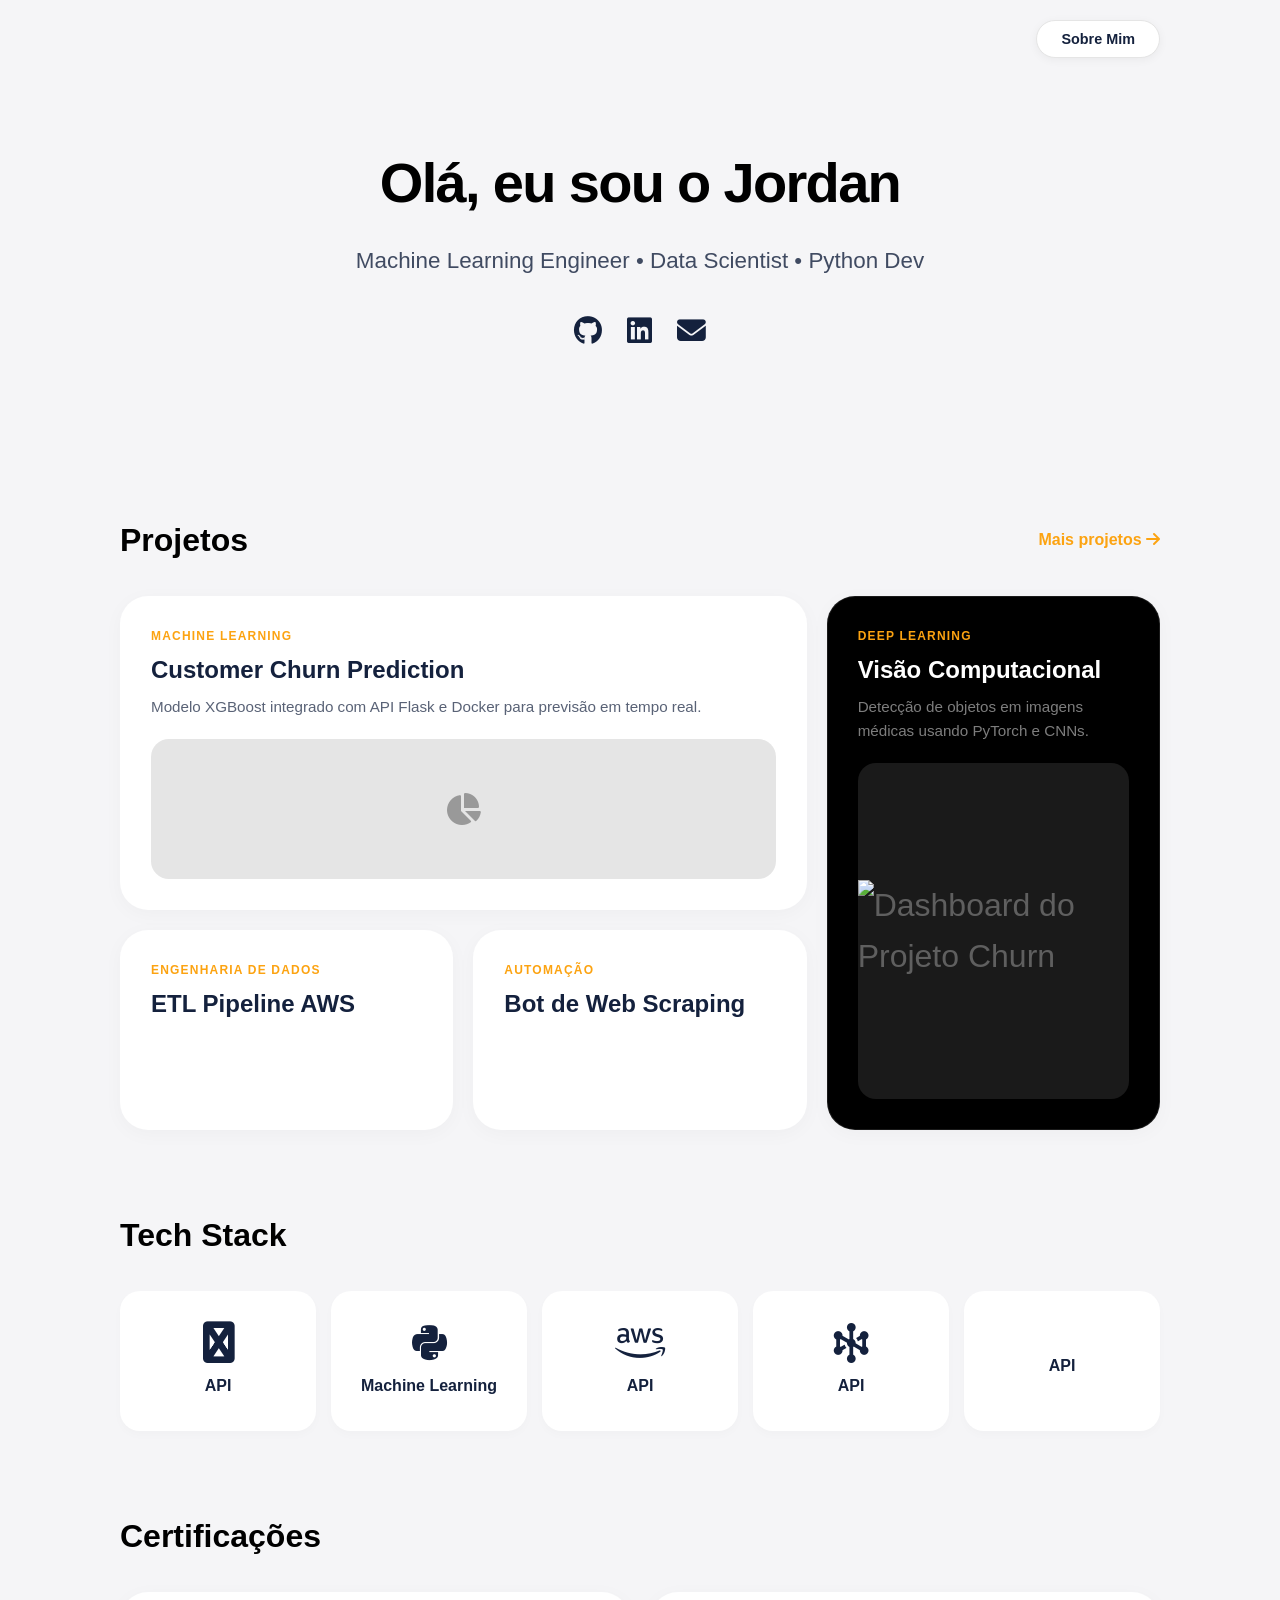
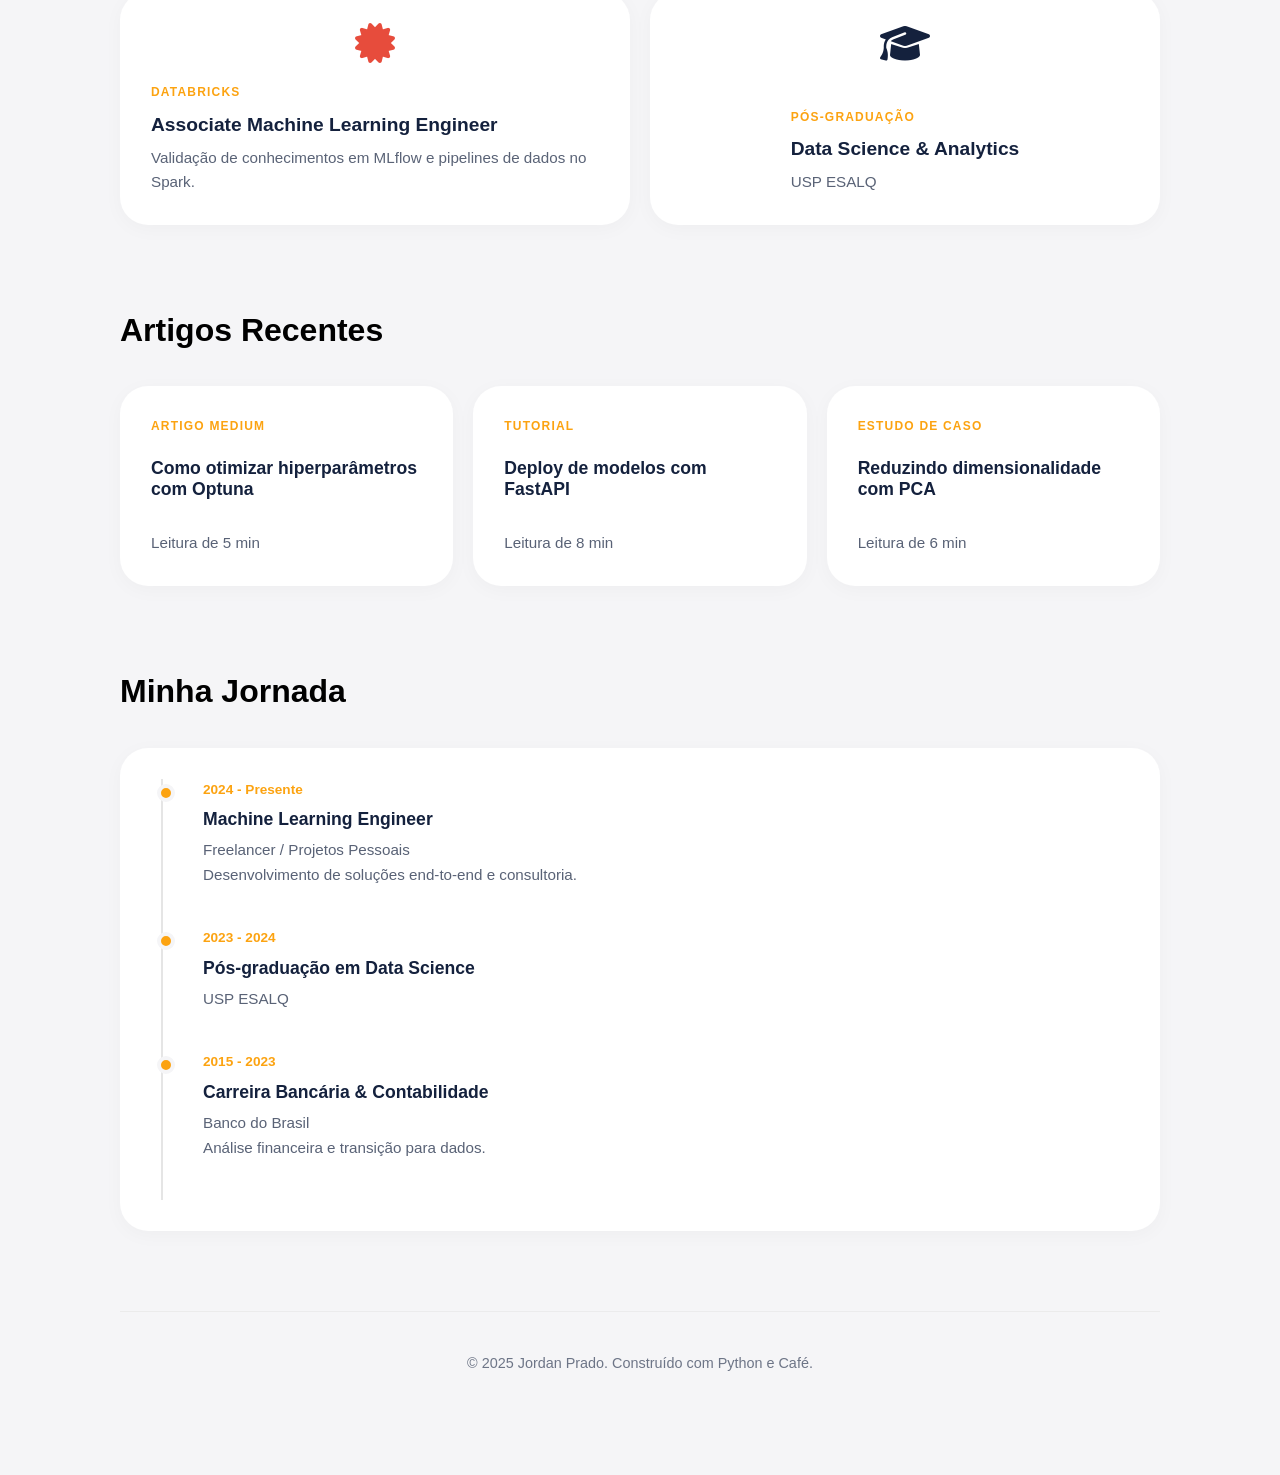
==== index.html @ c9992f79 "Update image source and icon classes in index.html" ====
<!DOCTYPE html>
<html lang="pt-BR">
<head>
    <meta charset="UTF-8">
    <meta name="viewport" content="width=device-width, initial-scale=1.0">
    <title>Jordan | Portfólio | Machine Learning Engineer</title>
    <!-- <link rel="icon" href="https://github.com/ojotabe.png" type="image/png"> -->
    <link rel="icon" href="https://github.githubassets.com/favicons/favicon.png" type="image/png">
    <link rel="stylesheet" href="style.css">
    <link rel="stylesheet" href="https://cdnjs.cloudflare.com/ajax/libs/font-awesome/6.4.0/css/all.min.css">
</head>
<body>

    <div class="container">
        <nav class="nav-top">
            <button class="btn-about" onclick="toggleModal()">Sobre Mim</button>
        </nav>

        <header class="hero">
            <h1>Olá, eu sou o Jordan </h1>
            <p>Machine Learning Engineer • Data Scientist • Python Dev</p>
            
            <div class="social-links">
                <a href="https://github.com/ojotabe" target="_blank"><i class="fab fa-github"></i></a>
                <a href="https://www.linkedin.com/in/jordanbprado/" target="_blank"><i class="fab fa-linkedin"></i></a>
                <!-- <a href="#" target="_blank"><i class="fab fa-medium"></i></a> -->
                <a href="mailto:jordanprad@gmail.com"><i class="fas fa-envelope"></i></a>
            </div>
        </header>

        <div class="section-title">
            Projetos
            <a href="https://github.com/ojotabe?tab=repositories" target="_blank" class="link-ver-mais"> Mais projetos <i class="fas fa-arrow-right"></i></a>
        </div>
        
        <div class="bento-grid">
            <a href="#" class="card span-2">
                <div>
                    <div class="card-category">Machine Learning</div>
                    <div class="card-title">Customer Churn Prediction</div>
                    <div class="card-desc">Modelo XGBoost integrado com API Flask e Docker para previsão em tempo real.</div>
                </div>
                <div class="project-visual"><i class="fas fa-chart-pie"></i></div>
            </a>

            <a href="#" class="card row-2 card-dark">
                <div>
                    <div class="card-category">Deep Learning</div>
                    <div class="card-title">Visão Computacional</div>
                    <div class="card-desc">Detecção de objetos em imagens médicas usando PyTorch e CNNs.</div>
                </div>
                <div class="project-visual" style="height: 100%;">
                    <img src="projeto-churn.jpg" alt="Dashboard do Projeto Churn">
                    <!-- <i class="fas fa-eye"></i></div> -->
                </div>
            </a>

            <a href="#" class="card">
                <div>
                    <div class="card-category">Engenharia de Dados</div>
                    <div class="card-title">ETL Pipeline AWS</div>
                </div>
            </a>

            <a href="#" class="card">
                <div>
                    <div class="card-category">Automação</div>
                    <div class="card-title">Bot de Web Scraping</div>
                </div>
            </a>
        </div>

        <div class="section-title">Tech Stack</div>
            <div class="stack-grid">
                <a href="pagina-projetos-api.html" class="stack-card">
                    <div class="stack-content">
                        <i class="fab fa-solid fa-code stack-icon"></i>
                        <span class="stack-label"> API </span>
                    </div>
                    <span class="stack-hover-text">Ver projetos</span>
                </a>
                
                 <a href="pagina-projetos-ml.html" class="stack-card">
                     <div class="stack-content"> 
                       <i class="fab fa-brands fa-python stack-icon""></i>
                        <span class="stack-label"> Machine Learning </span>
                    </div>
                    <span class="stack-hover-text">Ver projetos</span>

                     
                <a href="pagina-projetos-aws.html" class="stack-card">
                    <div class="stack-content">
                        <i class="fab fa-brands fa-aws stack-icon"></i>
                        <span class="stack-label"> API </span>
                    </div>
                    <span class="stack-hover-text">Ver projetos</span>
                </a>
                     
                   <a href="pagina-projetos-genai.html" class="stack-card">
                    <div class="stack-content">
                       <i class="fa-solid fa-hexagon-nodes stack-icon"></i>
                        <span class="stack-label"> API </span>
                    </div>
                    <span class="stack-hover-text">Ver projetos</span>
                </a>

                     
              <a href="pagina-projetos-dl.html" class="stack-card">
                    <div class="stack-content">
                        <i class="fa-sharp-duotone fa-thin fa-hexagon-nodes"></i>
                        <span class="stack-label"> API </span>
                    </div>
                    <span class="stack-hover-text">Ver projetos</span>
                </a>
                     
            </div>

        <div class="section-title">Certificações</div>
        <div class="bento-grid" style="grid-template-columns: 1fr 1fr;">
            <div class="card cert-card">
                <i class="fas fa-certificate cert-icon"></i>
                <div>
                    <div class="card-category">Databricks</div>
                    <div class="card-title" style="font-size: 1.2rem;">Associate Machine Learning Engineer</div>
                    <div class="card-desc">Validação de conhecimentos em MLflow e pipelines de dados no Spark.</div>
                </div>
            </div>
            <div class="card cert-card">
                <i class="fas fa-graduation-cap cert-icon" style="color: var(--text-main);"></i>
                <div>
                    <div class="card-category">Pós-Graduação</div>
                    <div class="card-title" style="font-size: 1.2rem;">Data Science & Analytics</div>
                    <div class="card-desc">USP ESALQ</div>
                </div>
            </div>
        </div>

        <div class="section-title">Artigos Recentes</div>
        <div class="bento-grid">
            <a href="#" class="card">
                <div class="card-category">Artigo Medium</div>
                <div class="card-title" style="font-size: 1.1rem;">Como otimizar hiperparâmetros com Optuna</div>
                <div class="card-desc" style="margin-top: 10px;">Leitura de 5 min</div>
            </a>
            <a href="#" class="card">
                <div class="card-category">Tutorial</div>
                <div class="card-title" style="font-size: 1.1rem;">Deploy de modelos com FastAPI</div>
                <div class="card-desc" style="margin-top: 10px;">Leitura de 8 min</div>
            </a>
            <a href="#" class="card">
                <div class="card-category">Estudo de Caso</div>
                <div class="card-title" style="font-size: 1.1rem;">Reduzindo dimensionalidade com PCA</div>
                <div class="card-desc" style="margin-top: 10px;">Leitura de 6 min</div>
            </a>
        </div>

        <div class="section-title">Minha Jornada</div>
        <div class="card">
            <div class="timeline">
                <div class="timeline-item">
                    <div class="timeline-date">2024 - Presente</div>
                    <div class="timeline-role">Machine Learning Engineer</div>
                    <div class="timeline-company">Freelancer / Projetos Pessoais</div>
                    <p class="card-desc">Desenvolvimento de soluções end-to-end e consultoria.</p>
                </div>
                <div class="timeline-item">
                    <div class="timeline-date">2023 - 2024</div>
                    <div class="timeline-role">Pós-graduação em Data Science</div>
                    <div class="timeline-company">USP ESALQ</div>
                </div>
                <div class="timeline-item">
                    <div class="timeline-date">2015 - 2023</div>
                    <div class="timeline-role">Carreira Bancária & Contabilidade</div>
                    <div class="timeline-company">Banco do Brasil</div>
                    <p class="card-desc">Análise financeira e transição para dados.</p>
                </div>
            </div>
        </div>

        <footer>
            <p>&copy; 2025 Jordan Prado. Construído com Python e Café.</p>
        </footer>

    </div> <div class="modal-overlay" id="aboutModal">
        <div class="modal-content">
            <span class="close-modal" onclick="toggleModal()">&times;</span>
            <h2 style="margin-bottom: 15px;">Sobre Mim</h2>
            <p style="margin-bottom: 15px; color: #555;">
                Profissional em transição de carreira para Engenharia de Software e Machine Learning,
aliando forte background analítico e de negócios com desenvolvimento técnico. Experiência
prática na automatização de processos críticos utilizando Python e SQL, resultando em
otimização de tempo e integridade de dados. Pós-graduando em Machine Learning
Engineering, com foco em desenvolvimento de APIs (FastAPI/Flask), modelagem
estatística. Busco atuar desenvolvendo soluções escaláveis.

            </p>
            <p style="margin-bottom: 15px; color: #555;">
                Minhas especialidades incluem Python, SQL, construção de pipelines de dados e modelagem preditiva.
            </p>
            <p style="color: var(--accent); font-weight: 600;">
                Atualmente focado em Engenharia de Machine Learning e MLOps.
            </p>
        </div>
    </div>

    <script>
        function toggleModal() {
            const modal = document.getElementById('aboutModal');
            if (modal.style.display === 'flex') {
                modal.style.display = 'none';
            } else {
                modal.style.display = 'flex';
            }
        }

        // Fechar ao clicar fora do modal
        window.onclick = function(event) {
            const modal = document.getElementById('aboutModal');
            if (event.target == modal) {
                modal.style.display = 'none';
            }
        }
    </script>

</body>
</html>
---- style.css ----
/* style.css */

:root {
    /* Paleta de Cores */
    --bg-page: #f5f5f7;      /* Off-white Apple */
    --bg-card: #ffffff;      /* Branco puro para destaque */
    --bg-secondary: #E5E5E5; /* Cinza claro para detalhes */
    --text-main: #14213D;    /* Azul Oxford Escuro (Cor principal do texto) */
    --text-black: #000000;   /* Preto absoluto */
    --accent: #FCA311;       /* Laranja vibrante (Detalhes) */
    --radius: 28px;          /* Arredondamento Apple */
    --transition: all 0.3s ease;
}

* { margin: 0; padding: 0; box-sizing: border-box; }

body {
    font-family: -apple-system, BlinkMacSystemFont, "Segoe UI", Roboto, Helvetica, Arial, sans-serif;
    background-color: var(--bg-page);
    color: var(--text-main);
    line-height: 1.6;
    padding-bottom: 60px;
    position: relative; /* Para o posicionamento do botão About */
}

a { text-decoration: none; color: inherit; }

.container {
    max-width: 1080px;
    margin: 0 auto;
    padding: 0 20px;
}

/* --- BOTÃO ABOUT (POP-UP TRIGGER) --- */
.nav-top {
    display: flex;
    justify-content: flex-end;
    padding: 20px 0;
}

.btn-about {
    background: var(--bg-card);
    border: 1px solid var(--bg-secondary);
    padding: 10px 24px;
    border-radius: 50px;
    font-weight: 600;
    font-size: 0.9rem;
    cursor: pointer;
    transition: var(--transition);
    color: var(--text-main);
    box-shadow: 0 2px 10px rgba(0,0,0,0.05);
}

.btn-about:hover {
    transform: translateY(-2px);
    box-shadow: 0 5px 15px rgba(0,0,0,0.1);
    color: var(--accent);
}

/* --- HERO SECTION --- */
.hero {
    text-align: center;
    padding: 60px 20px 80px;
}

.hero h1 {
    font-size: 3.5rem;
    font-weight: 800;
    letter-spacing: -0.03em;
    color: var(--text-black);
    margin-bottom: 15px;
}

.hero p {
    font-size: 1.4rem;
    color: var(--text-main);
    opacity: 0.8;
    margin-bottom: 30px;
    font-weight: 400;
}

.social-links {
    display: flex;
    justify-content: center;
    gap: 25px;
}

.social-links a {
    font-size: 1.8rem;
    color: var(--text-main);
    transition: var(--transition);
}

.social-links a:hover {
    color: var(--accent);
    transform: scale(1.1);
}

/* --- TITULOS DAS SEÇÕES --- */
.section-title {
    font-size: 2rem;
    font-weight: 700;
    margin-bottom: 30px;
    margin-top: 80px;
    color: var(--text-black);
    display: flex;
    align-items: center;
    justify-content: space-between;
}

.link-ver-mais {
    font-size: 1rem;
    color: var(--accent);
    font-weight: 600;
}

.link-ver-mais:hover { text-decoration: underline; }

/* --- BENTO GRID (GERAL) --- */
.bento-grid {
    display: grid;
    grid-template-columns: repeat(3, 1fr); /* 3 Colunas padrão */
    gap: 20px;
    grid-auto-rows: minmax(200px, auto);
}

.card {
    background: var(--bg-card);
    border-radius: var(--radius);
    padding: 30px;
    transition: var(--transition);
    border: 1px solid transparent;
    display: flex;
    flex-direction: column;
    justify-content: space-between;
    overflow: hidden;
    position: relative;
    box-shadow: 0 4px 20px rgba(0,0,0,0.03);
}

.card:hover {
    transform: scale(1.02);
    box-shadow: 0 15px 30px rgba(0,0,0,0.08);
    border-color: rgba(0,0,0,0.05);
}

/* Tipografia dentro dos Cards */
.card-category {
    font-size: 0.75rem;
    font-weight: 700;
    text-transform: uppercase;
    letter-spacing: 0.1em;
    color: var(--accent);
    margin-bottom: 10px;
}

.card-title {
    font-size: 1.5rem;
    font-weight: 700;
    line-height: 1.2;
    margin-bottom: 10px;
}

.card-desc {
    font-size: 0.95rem;
    color: var(--text-main);
    opacity: 0.7;
}

/* Variações do Bento Grid */
.span-2 { grid-column: span 2; }
.row-2 { grid-row: span 2; }

/* Estilização específica para Projetos (Imagem placeholder) */
.project-visual {
    width: 100%;
    height: 140px;
    background: var(--bg-secondary);
    border-radius: 18px;
    margin-top: 20px;
    display: flex;
    align-items: center;
    justify-content: center;
    font-size: 2rem;
    color: #999;
}

/* --- TECH STACK (HOVER FIX) --- */
.stack-grid {
    display: grid;
    grid-template-columns: repeat(auto-fit, minmax(150px, 1fr));
    gap: 15px;
}

.stack-card {
    background: var(--bg-card);
    border-radius: 20px;
    height: 140px; /* Aumentei um pouco para caber o texto */
    display: flex;
    align-items: center;
    justify-content: center;
    position: relative;
    cursor: pointer;
    box-shadow: 0 4px 10px rgba(0,0,0,0.02);
    transition: var(--transition);
    text-align: center;
}

/* Agrupa ícone e texto para animarem juntos */
.stack-content {
    display: flex;
    flex-direction: column;
    align-items: center;
    gap: 10px; /* Espaço entre ícone e texto */
    transition: var(--transition);
}

.stack-icon {
    font-size: 2.5rem;
    color: var(--text-main);
}

.stack-label {
    font-size: 1rem;
    font-weight: 600;
    color: var(--text-main);
}

/* O texto escondido "Ver projetos" */
.stack-hover-text {
    position: absolute;
    opacity: 0;
    font-weight: 700;
    color: var(--accent);
    text-align: center;
    font-size: 0.9rem;
    transition: var(--transition);
    transform: translateY(10px);
}

/* EFEITO HOVER: Some o conteúdo (ícone+texto) e aparece o "Ver projetos" */
.stack-card:hover .stack-content {
    opacity: 0;
    transform: scale(0.5);
}

.stack-card:hover .stack-hover-text {
    opacity: 1;
    transform: translateY(0);
}

/* --- TIMELINE (JORNADA) --- */
.timeline {
    position: relative;
    padding-left: 20px;
    border-left: 2px solid var(--bg-secondary);
    margin-left: 10px;
}

.timeline-item {
    margin-bottom: 40px;
    position: relative;
    padding-left: 20px;
}

.timeline-item::before {
    content: '';
    position: absolute;
    left: -26px; /* Ajuste para centralizar na linha */
    top: 5px;
    width: 10px;
    height: 10px;
    background: var(--accent);
    border-radius: 50%;
    border: 4px solid var(--bg-page);
}

.timeline-date {
    font-size: 0.85rem;
    font-weight: 600;
    color: var(--accent);
}

.timeline-role {
    font-size: 1.1rem;
    font-weight: 700;
    margin: 5px 0;
}

.timeline-company {
    font-size: 0.95rem;
    opacity: 0.7;
}

/* --- CERTIFICAÇÕES --- */
.cert-card {
    display: flex;
    align-items: center;
    gap: 20px;
}
.cert-icon {
    font-size: 2.5rem;
    color: #E74C3C; /* Cor Databricks aproximada */
}

/* --- MODAL (POP-UP) --- */
.modal-overlay {
    display: none; /* Oculto por padrão */
    position: fixed;
    top: 0; left: 0;
    width: 100%; height: 100%;
    background: rgba(0,0,0,0.5);
    backdrop-filter: blur(5px);
    z-index: 1000;
    justify-content: center;
    align-items: center;
}

.modal-content {
    background: var(--bg-card);
    padding: 40px;
    border-radius: var(--radius);
    max-width: 600px;
    width: 90%;
    position: relative;
    box-shadow: 0 20px 50px rgba(0,0,0,0.2);
    animation: modalPop 0.3s ease-out;
}

.close-modal {
    position: absolute;
    top: 20px; right: 20px;
    font-size: 1.5rem;
    cursor: pointer;
    color: var(--text-main);
}

@keyframes modalPop {
    from { transform: scale(0.9); opacity: 0; }
    to { transform: scale(1); opacity: 1; }
}

/* --- FOOTER --- */
footer {
    text-align: center;
    margin-top: 80px;
    padding: 40px 0;
    border-top: 1px solid var(--bg-secondary);
    color: var(--text-main);
    font-size: 0.9rem;
    opacity: 0.6;
}

/* --- RESPONSIVO --- */
@media (max-width: 768px) {
    .bento-grid { grid-template-columns: 1fr; }
    .span-2, .row-2 { grid-column: span 1; grid-row: span 1; }
    .hero h1 { font-size: 2.5rem; }
}

/* --- VARIAÇÃO DE CARD: FUNDO ESCURO --- */
.card.card-dark {
    background-color: var(--text-black); /* Usa o preto da sua paleta */
    color: #FCA311;
    border: 1px solid rgba(255, 255, 255, 0.1); /* Borda sutil para separar do fundo */
}

/* Força cores claras nos textos internos */
.card.card-dark .card-title {
    color: #ffffff;
}

.card.card-dark .card-desc {
    color: rgba(255, 255, 255, 0.7); /* Branco com transparência para hierarquia */
}

/* Ajusta o fundo da "imagem" placeholder para ficar sutil */
.card.card-dark .project-visual {
    background-color: rgba(255, 255, 255, 0.1);
    color: rgba(255, 255, 255, 0.3);
}

/* Se quiser o ícone de categoria (ex: Machine Learning) em outra cor */
.card.card-dark .card-category {
    color: var(--accent); /* Mantém o laranja, que contrasta bem com preto */
}
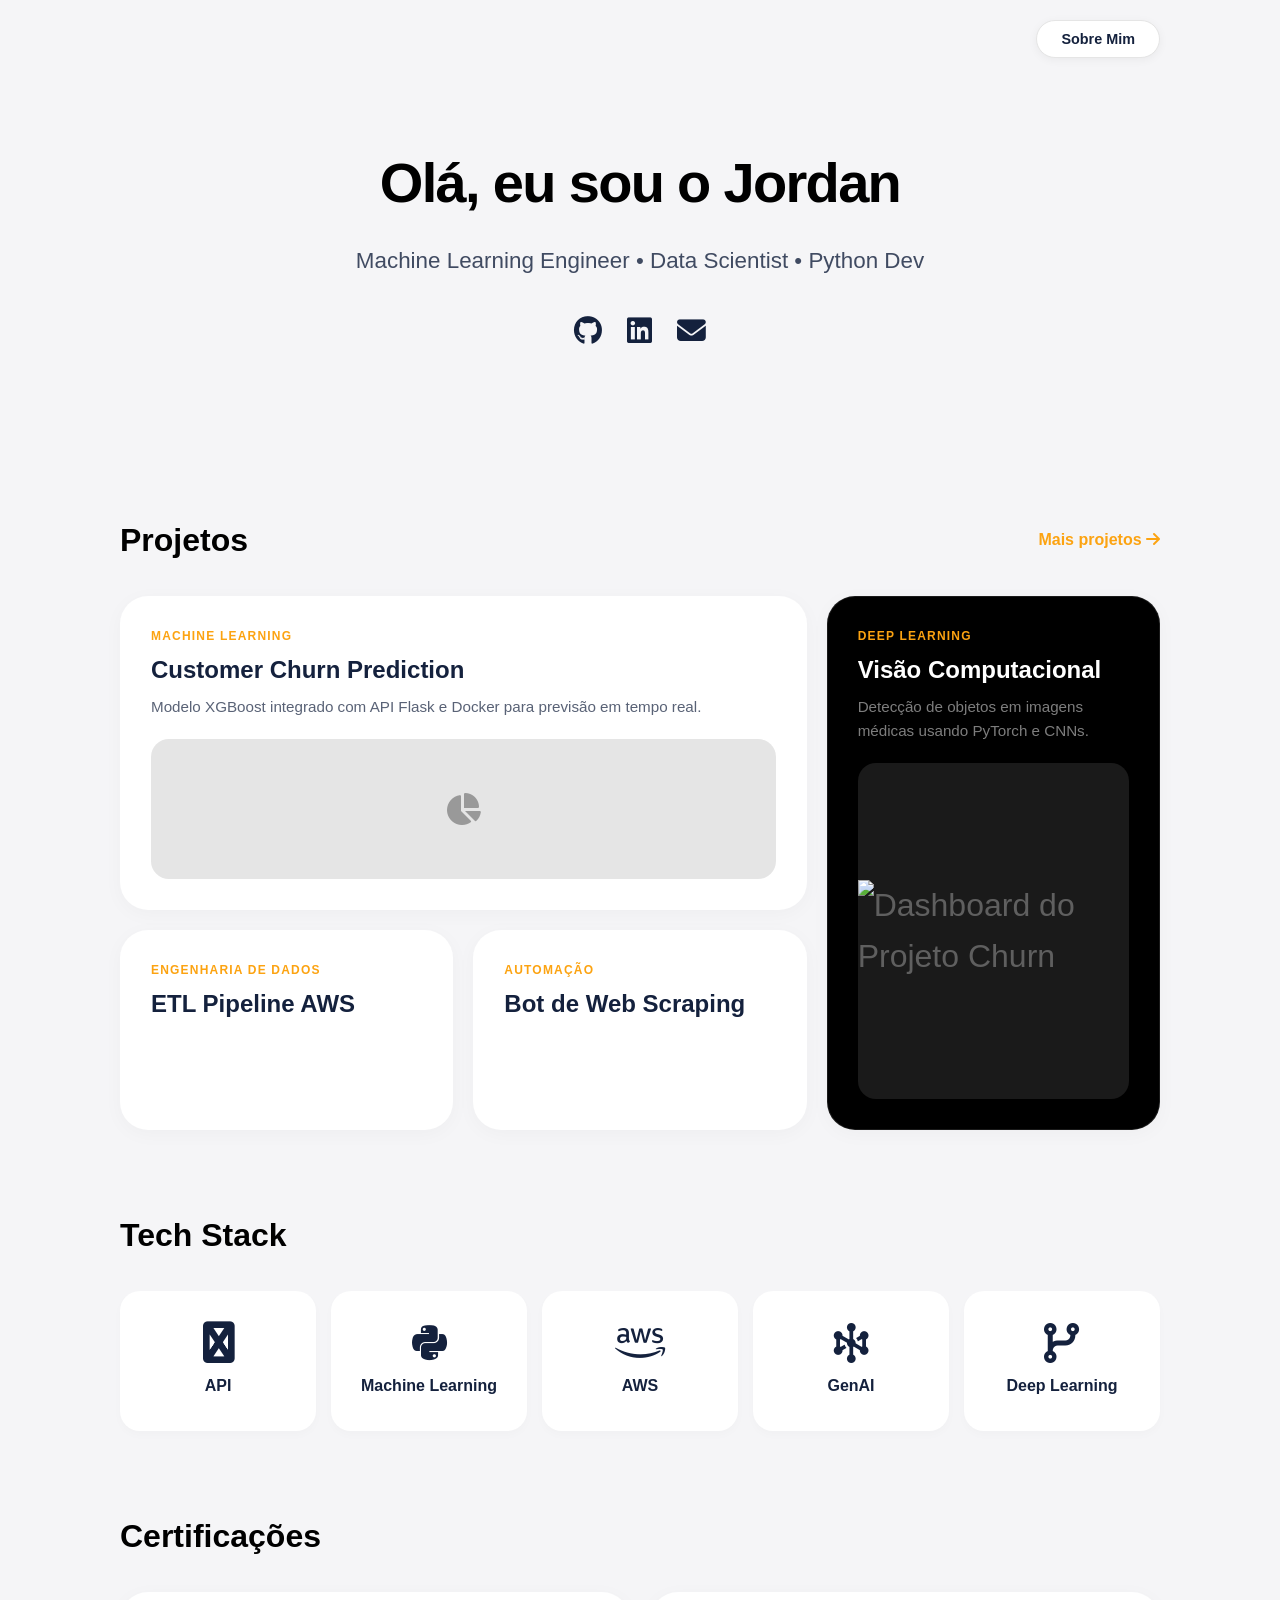
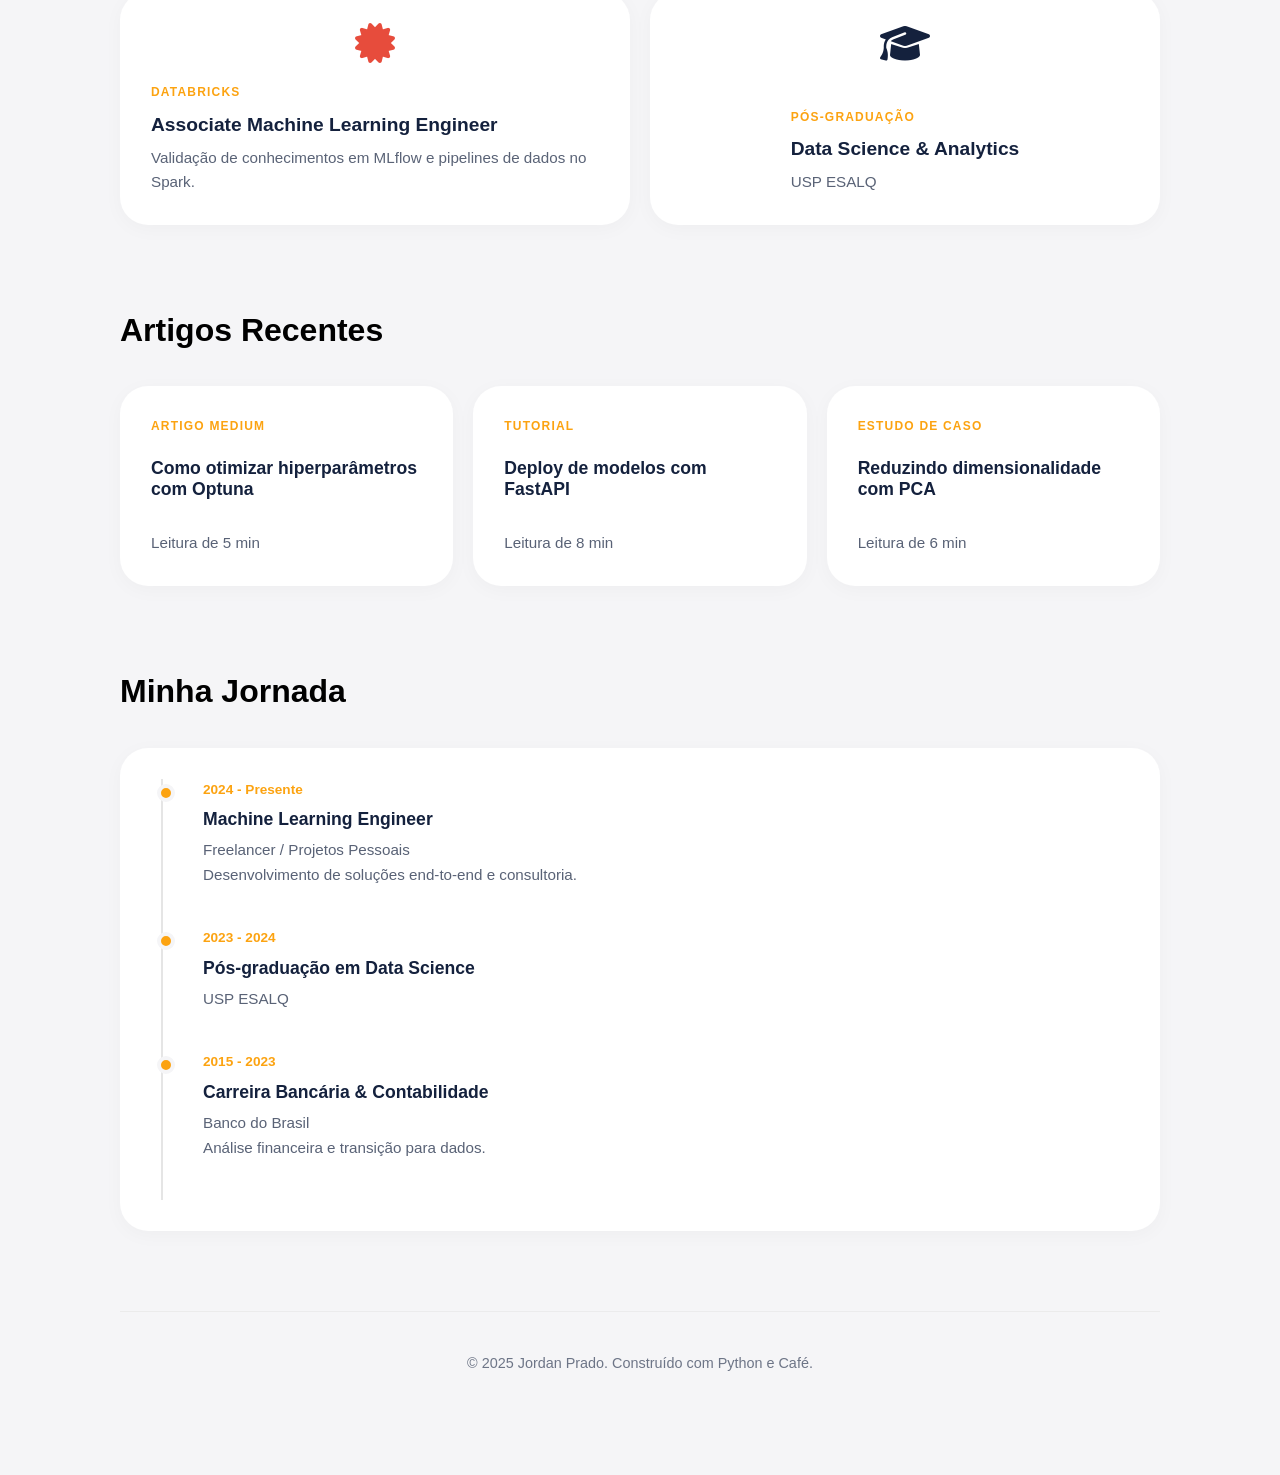
==== commit c5a6c0a5: "Update stack labels and icons in index.html" ====
--- a/index.html
+++ b/index.html
@@ -91,7 +91,7 @@
                 <a href="pagina-projetos-aws.html" class="stack-card">
                     <div class="stack-content">
                         <i class="fab fa-brands fa-aws stack-icon"></i>
-                        <span class="stack-label"> API </span>
+                        <span class="stack-label"> AWS </span>
                     </div>
                     <span class="stack-hover-text">Ver projetos</span>
                 </a>
@@ -99,7 +99,7 @@
                    <a href="pagina-projetos-genai.html" class="stack-card">
                     <div class="stack-content">
                        <i class="fa-solid fa-hexagon-nodes stack-icon"></i>
-                        <span class="stack-label"> API </span>
+                        <span class="stack-label"> GenAI </span>
                     </div>
                     <span class="stack-hover-text">Ver projetos</span>
                 </a>
@@ -107,8 +107,8 @@
                      
               <a href="pagina-projetos-dl.html" class="stack-card">
                     <div class="stack-content">
-                        <i class="fa-sharp-duotone fa-thin fa-hexagon-nodes"></i>
-                        <span class="stack-label"> API </span>
+                        <i class="fas fa-code-branch stack-icon"></i>
+                        <span class="stack-label"> Deep Learning </span>
                     </div>
                     <span class="stack-hover-text">Ver projetos</span>
                 </a>
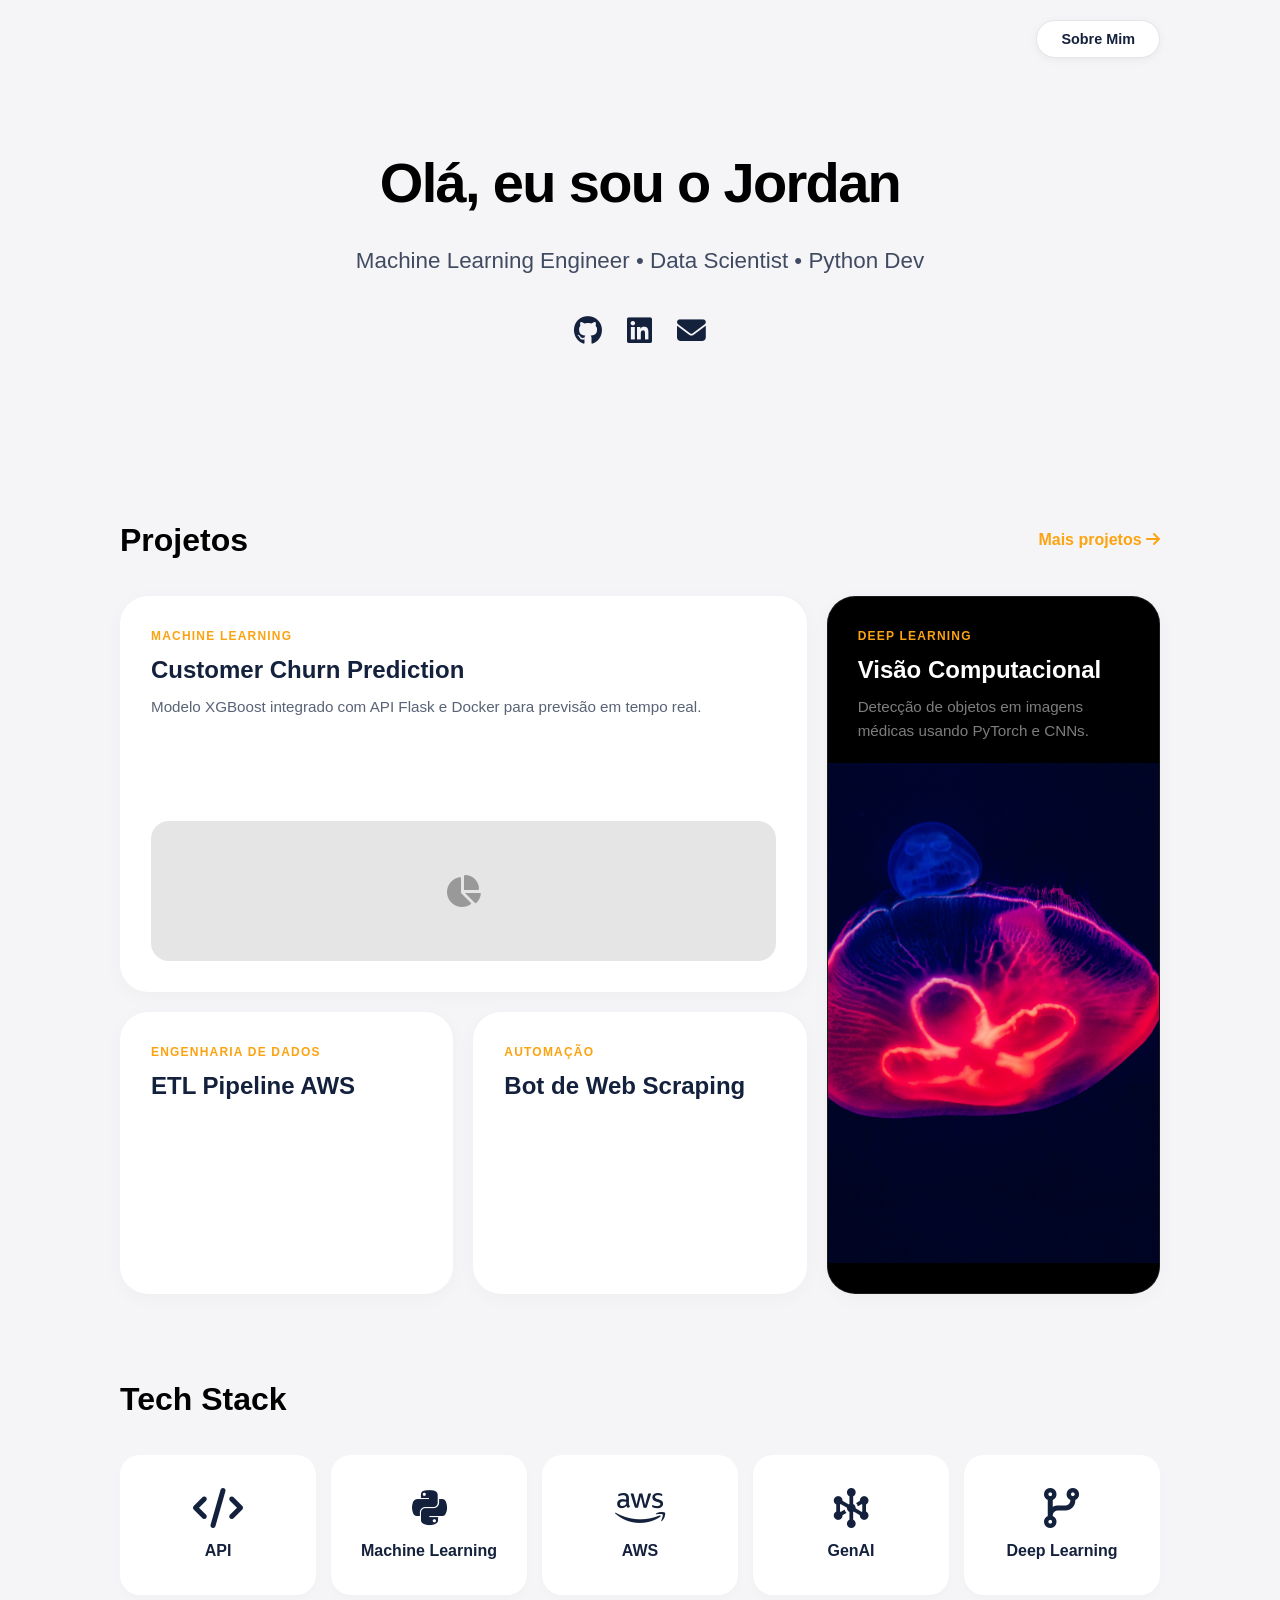
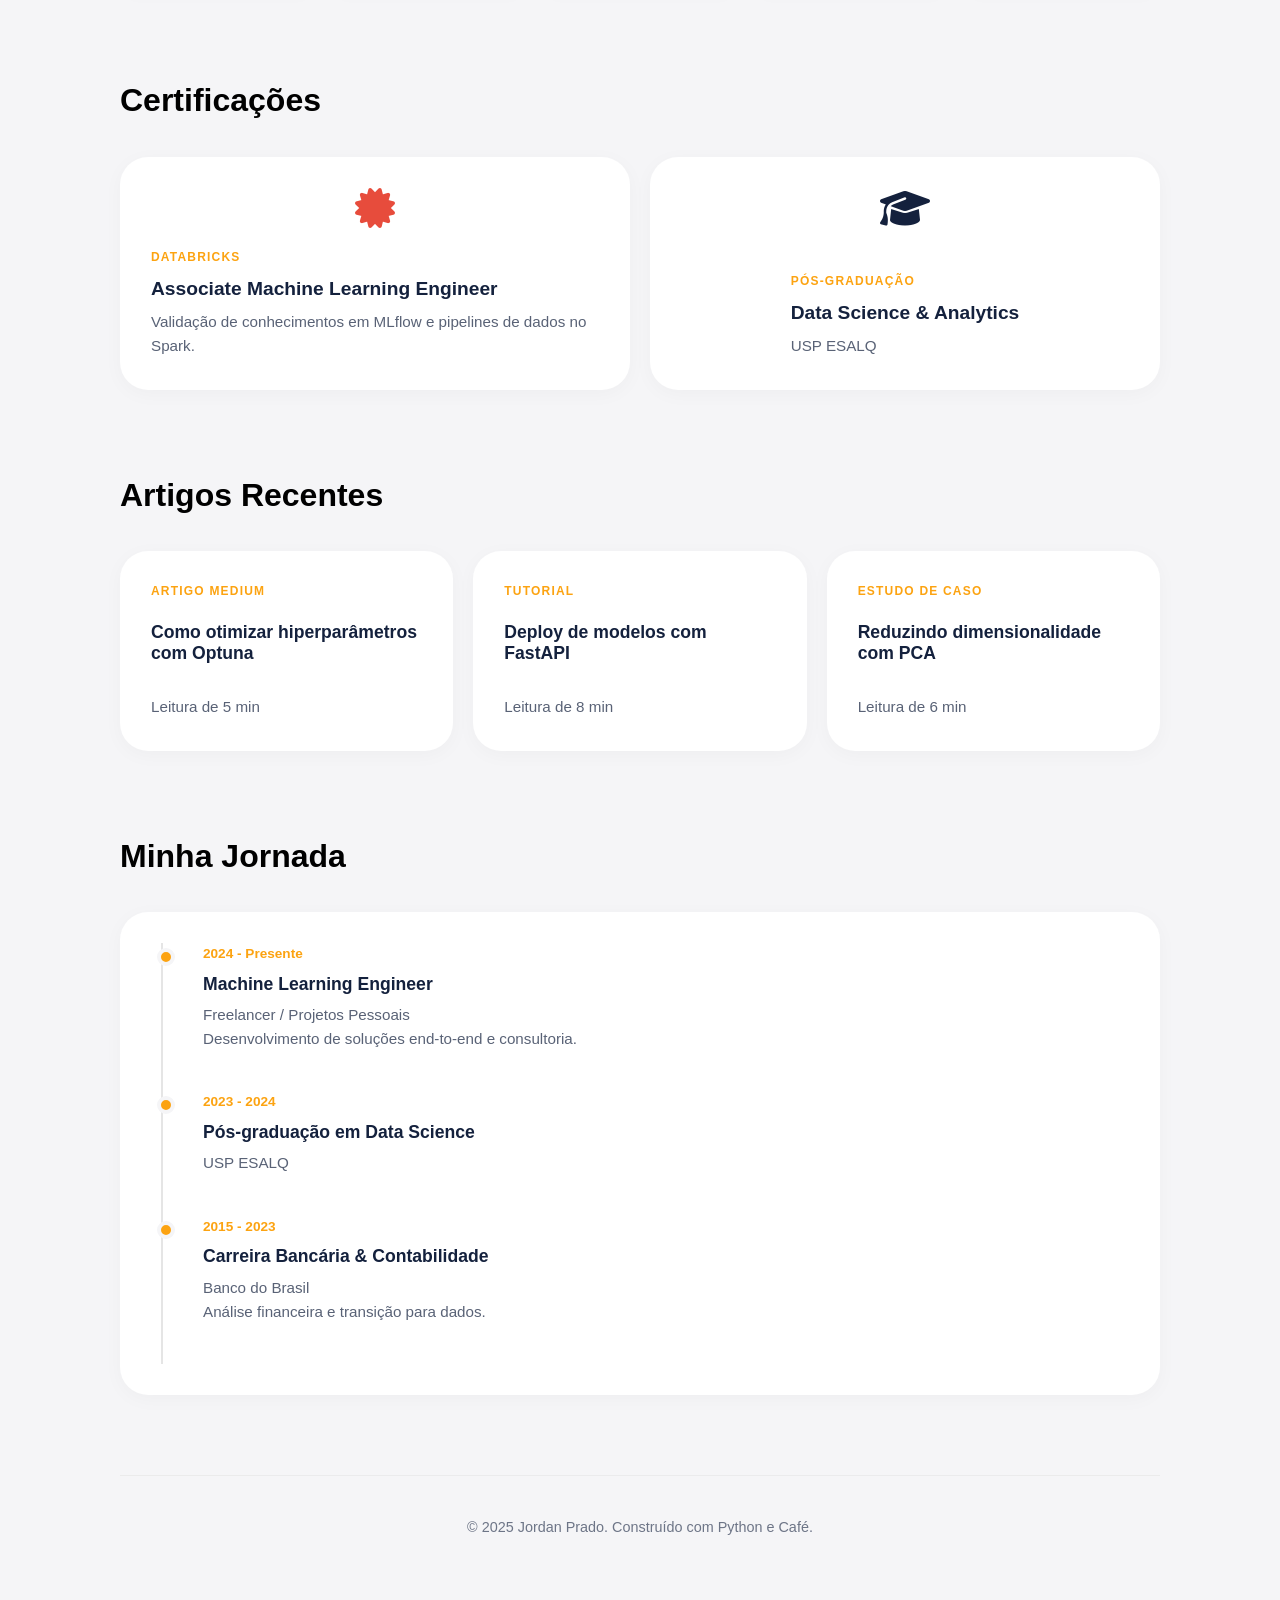
==== commit facbe378: "Update image source and icon classes in index.html" ====
--- a/index.html
+++ b/index.html
@@ -50,7 +50,7 @@
                     <div class="card-desc">Detecção de objetos em imagens médicas usando PyTorch e CNNs.</div>
                 </div>
                 <div class="project-visual" style="height: 100%;">
-                    <img src="projeto-churn.jpg" alt="Dashboard do Projeto Churn">
+                    <img src="projeto-churn.png" alt="Dashboard do Projeto Churn">
                     <!-- <i class="fas fa-eye"></i></div> -->
                 </div>
             </a>
@@ -74,7 +74,7 @@
             <div class="stack-grid">
                 <a href="pagina-projetos-api.html" class="stack-card">
                     <div class="stack-content">
-                        <i class="fab fa-solid fa-code stack-icon"></i>
+                        <i class="fas fa-code stack-icon"></i>
                         <span class="stack-label"> API </span>
                     </div>
                     <span class="stack-hover-text">Ver projetos</span>
@@ -82,7 +82,7 @@
                 
                  <a href="pagina-projetos-ml.html" class="stack-card">
                      <div class="stack-content"> 
-                       <i class="fab fa-brands fa-python stack-icon""></i>
+                       <i class="fab fa-python stack-icon""></i>
                         <span class="stack-label"> Machine Learning </span>
                     </div>
                     <span class="stack-hover-text">Ver projetos</span>
@@ -90,7 +90,7 @@
                      
                 <a href="pagina-projetos-aws.html" class="stack-card">
                     <div class="stack-content">
-                        <i class="fab fa-brands fa-aws stack-icon"></i>
+                        <i class="fab fa-aws stack-icon"></i>
                         <span class="stack-label"> AWS </span>
                     </div>
                     <span class="stack-hover-text">Ver projetos</span>
@@ -104,7 +104,6 @@
                     <span class="stack-hover-text">Ver projetos</span>
                 </a>
 
-                     
               <a href="pagina-projetos-dl.html" class="stack-card">
                     <div class="stack-content">
                         <i class="fas fa-code-branch stack-icon"></i>
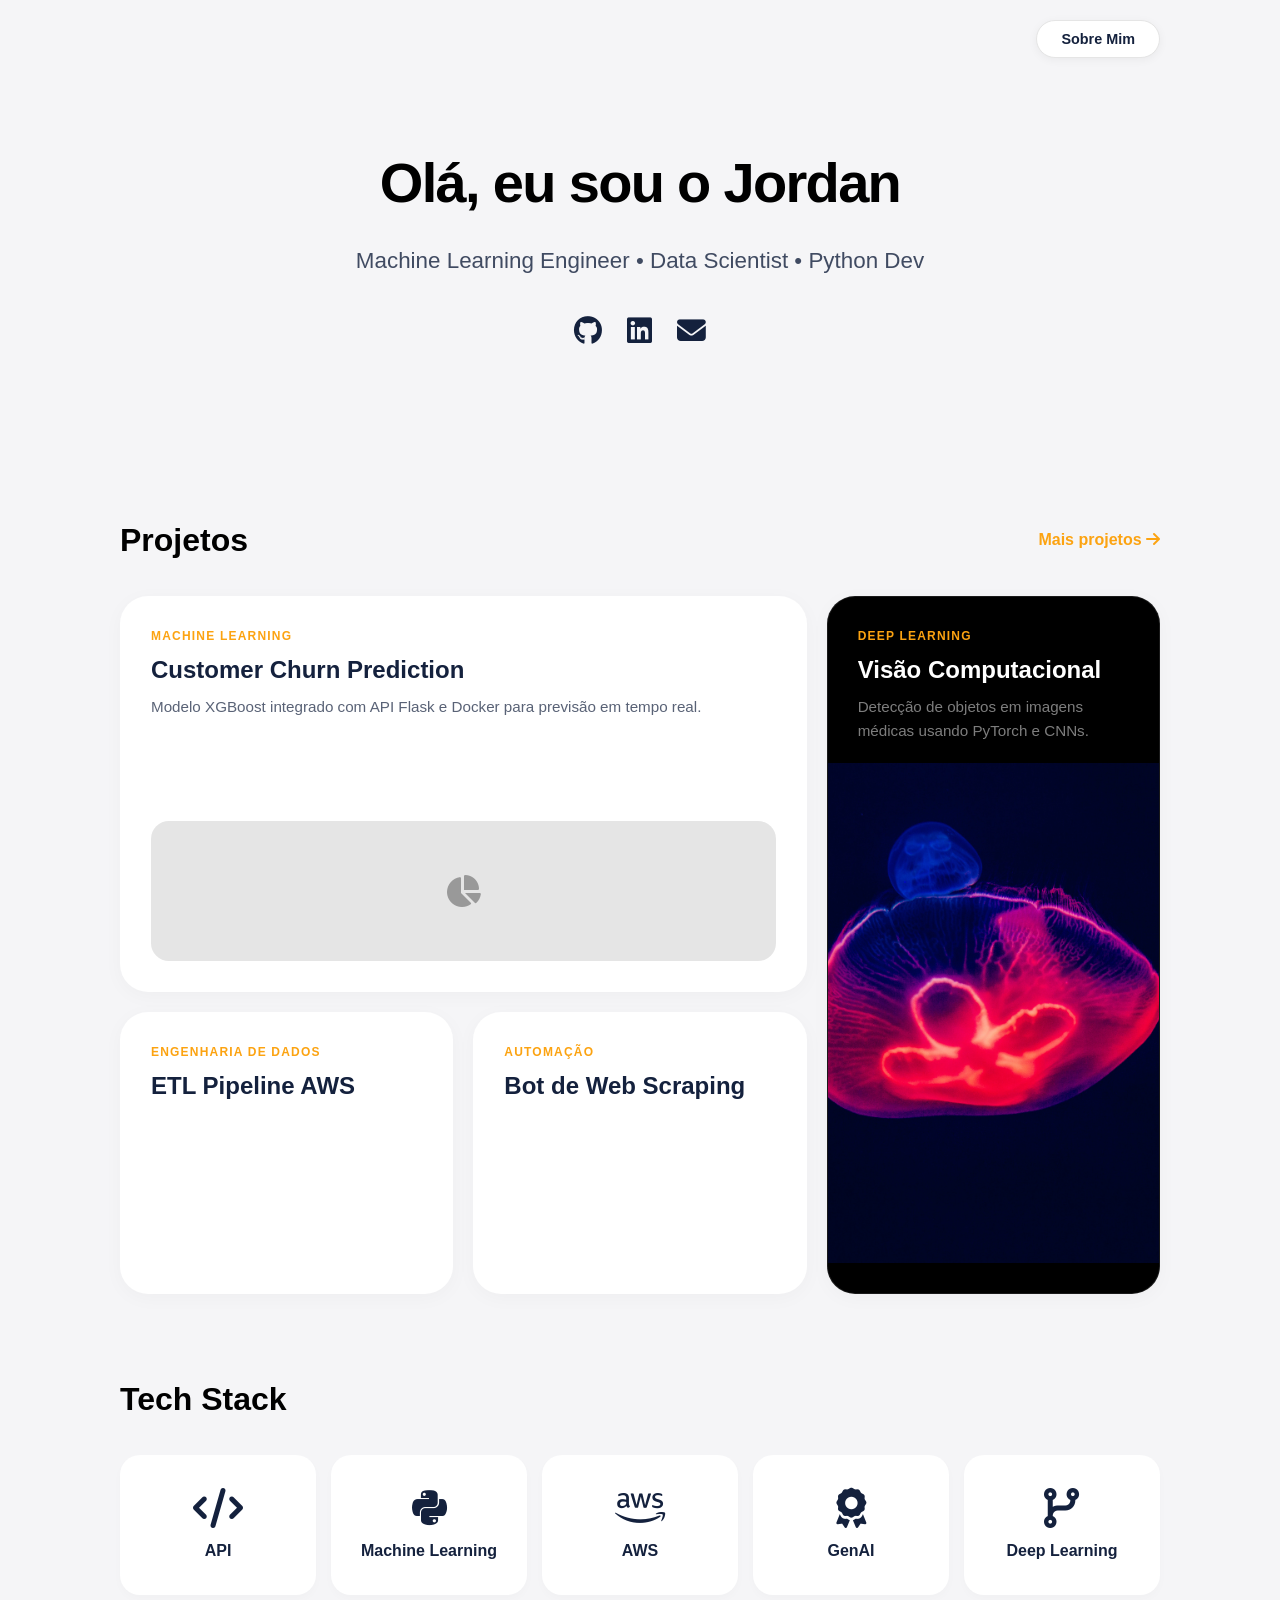
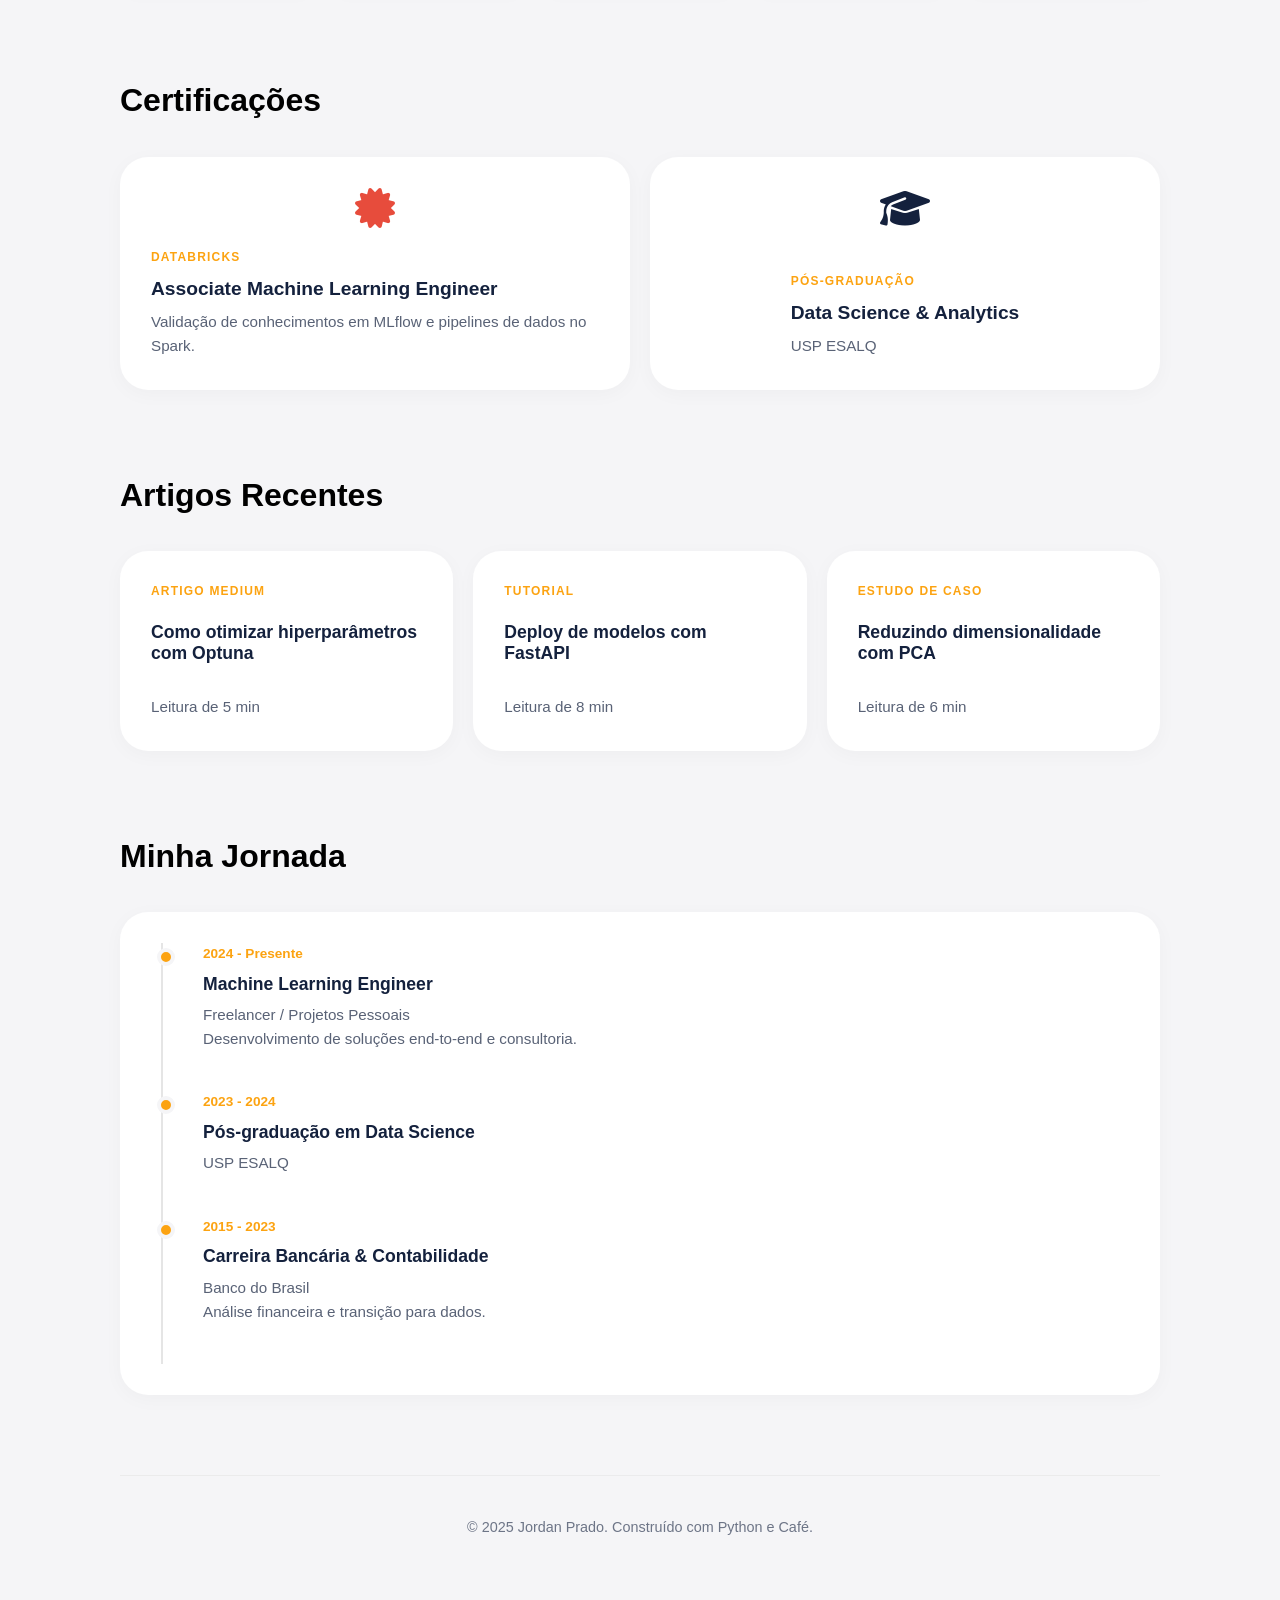
==== commit 8dbbadcc: "Replace hexagon icon with award icon in HTML" ====
--- a/index.html
+++ b/index.html
@@ -98,7 +98,7 @@
                      
                    <a href="pagina-projetos-genai.html" class="stack-card">
                     <div class="stack-content">
-                       <i class="fa-solid fa-hexagon-nodes stack-icon"></i>
+                       <i class="fas fa-award stack-icon"></i>
                         <span class="stack-label"> GenAI </span>
                     </div>
                     <span class="stack-hover-text">Ver projetos</span>
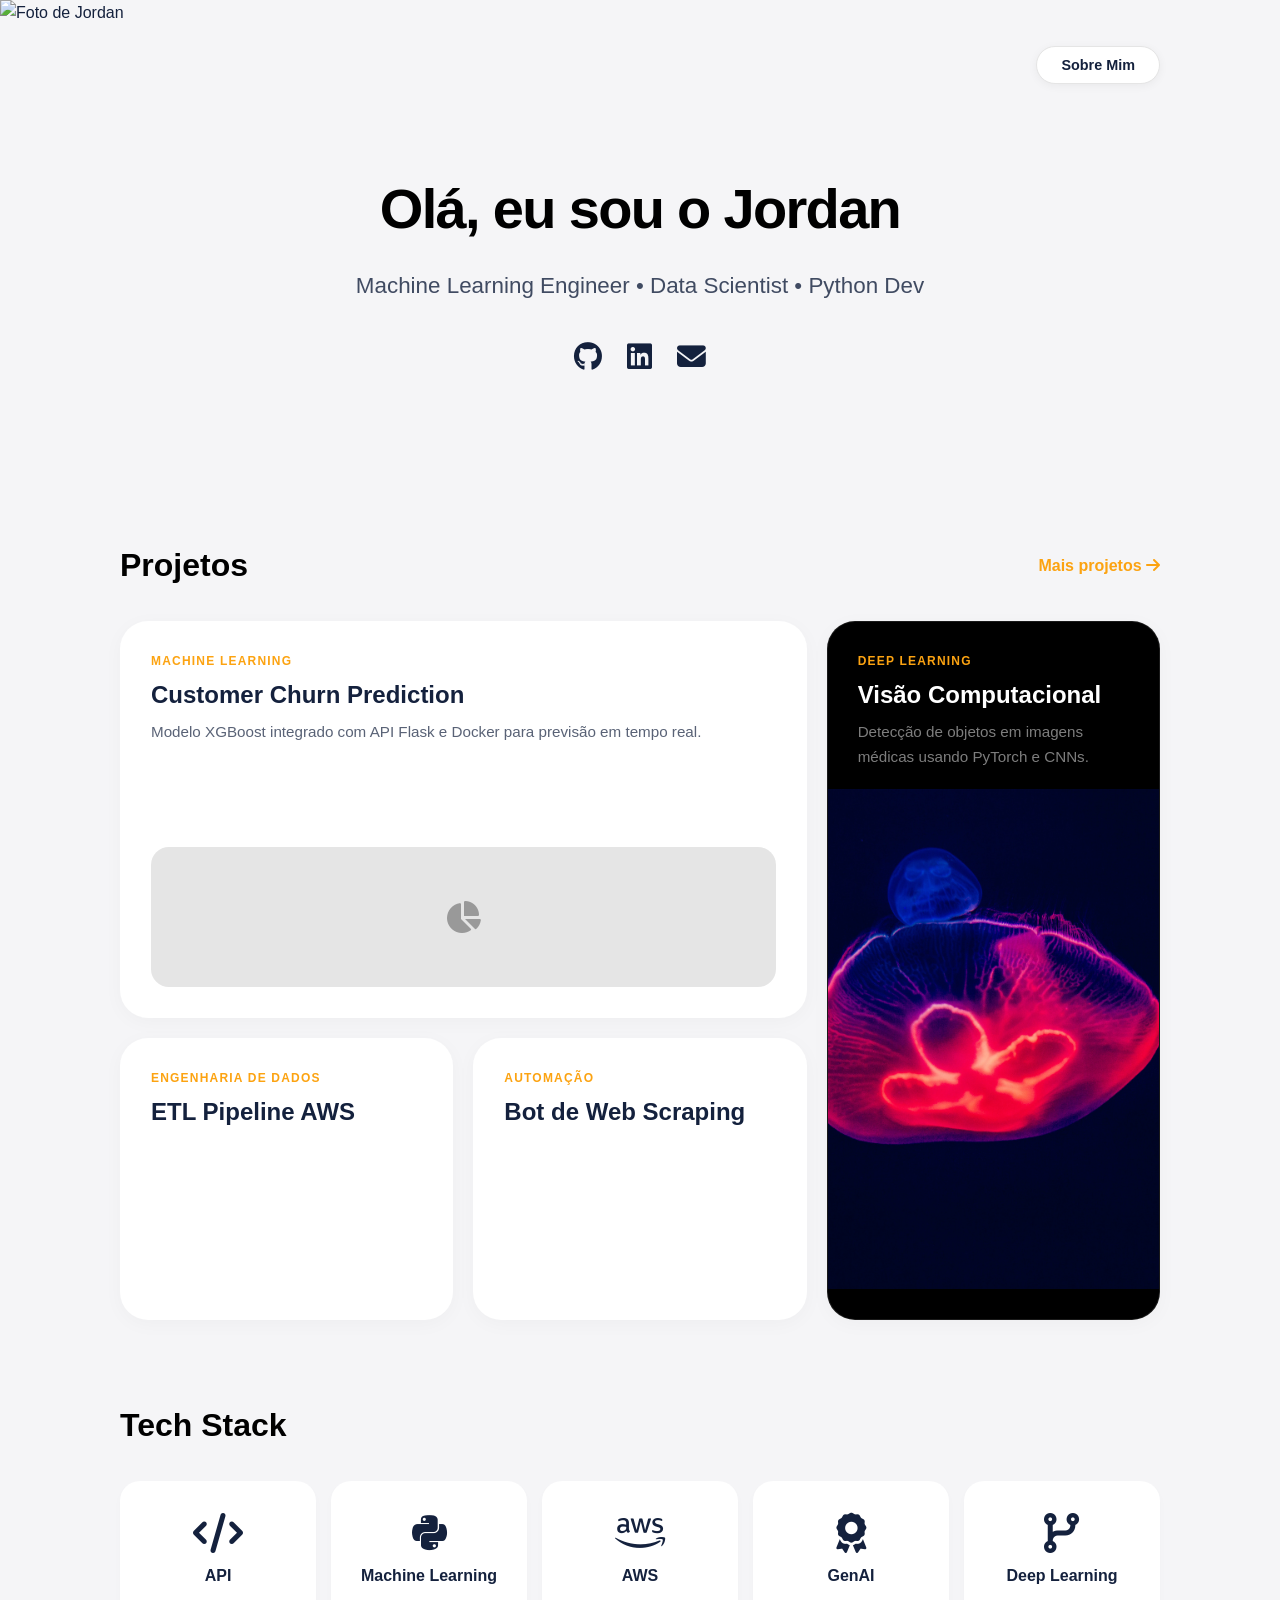
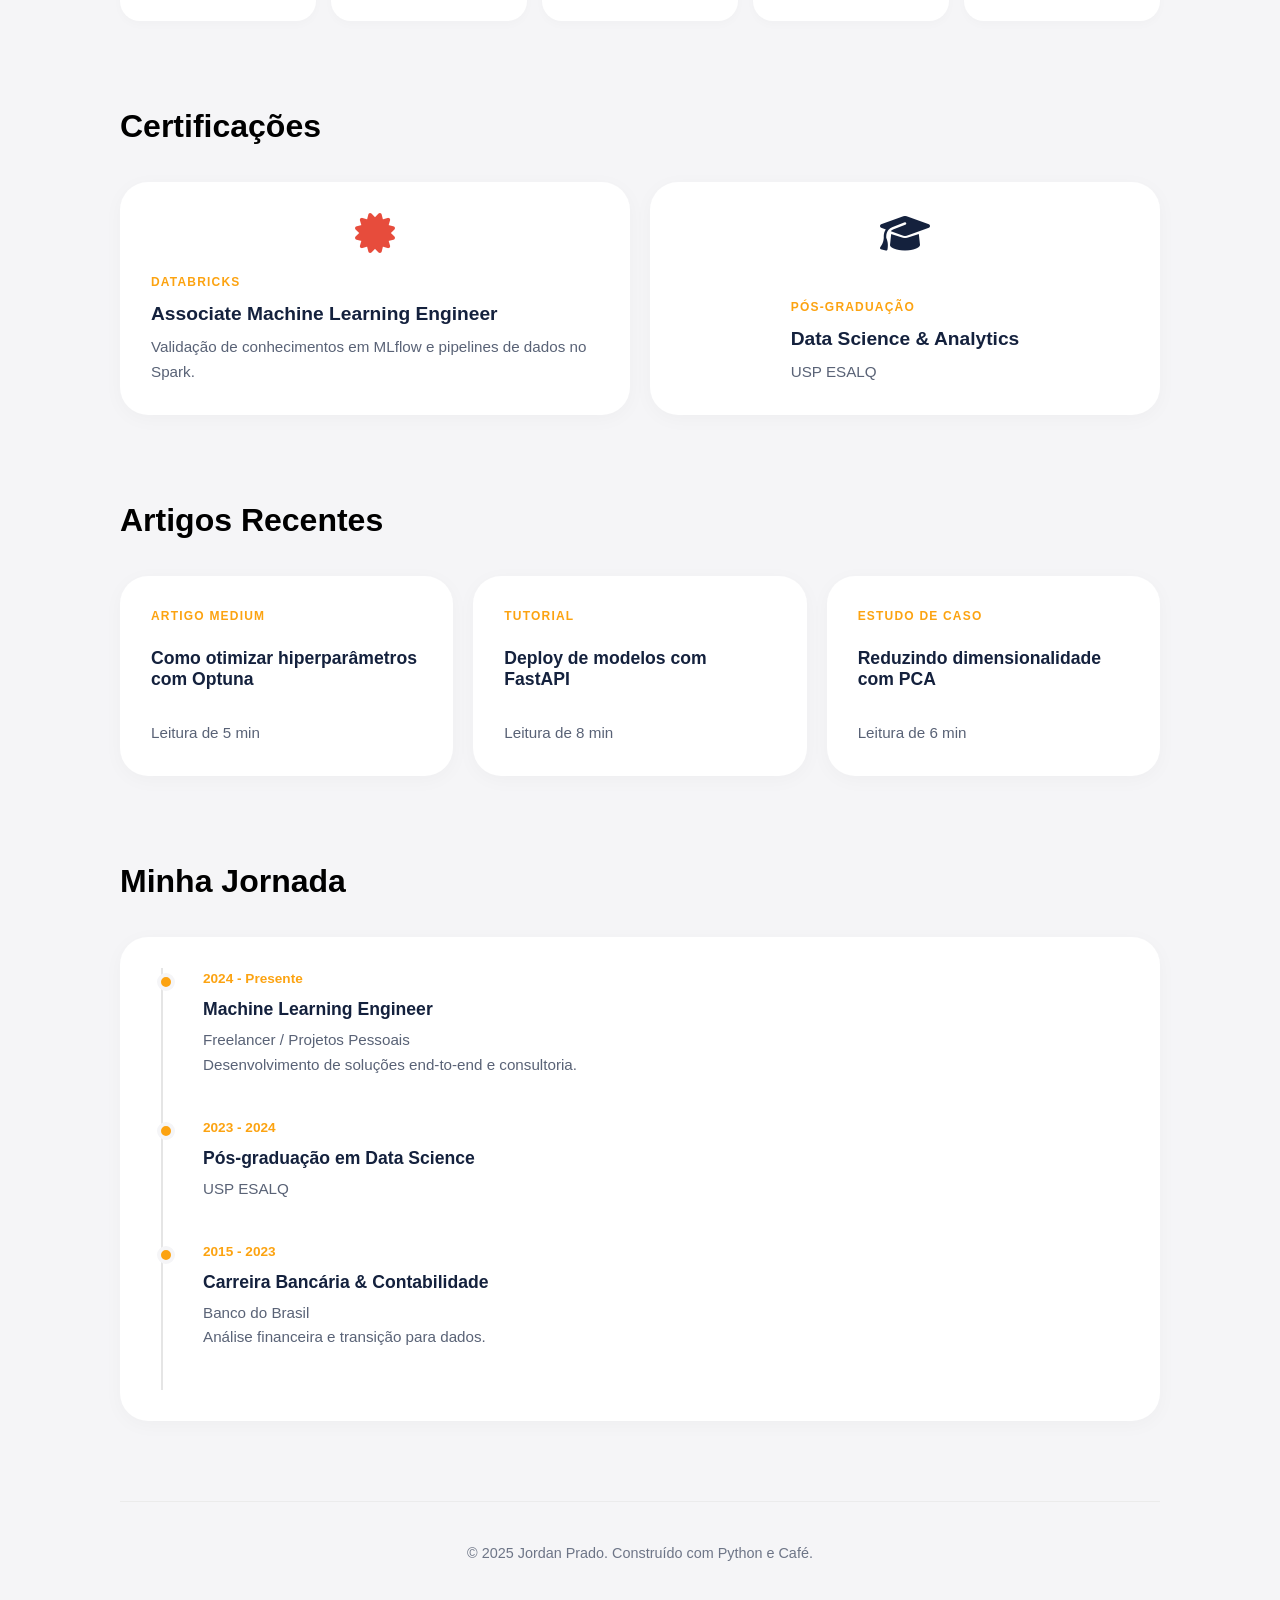
==== commit 02afe271: "Add background photo container to index.html Added a background photo container with an image and ov" ====
--- a/index.html
+++ b/index.html
@@ -10,6 +10,12 @@
     <link rel="stylesheet" href="https://cdnjs.cloudflare.com/ajax/libs/font-awesome/6.4.0/css/all.min.css">
 </head>
 <body>
+    <body>
+
+    <div class="bg-photo-container">
+        <img src="minha-foto-bg.jpg" alt="Foto de Jordan" class="bg-photo">
+        <div class="bg-photo-overlay"></div>
+    </div>
 
     <div class="container">
         <nav class="nav-top">
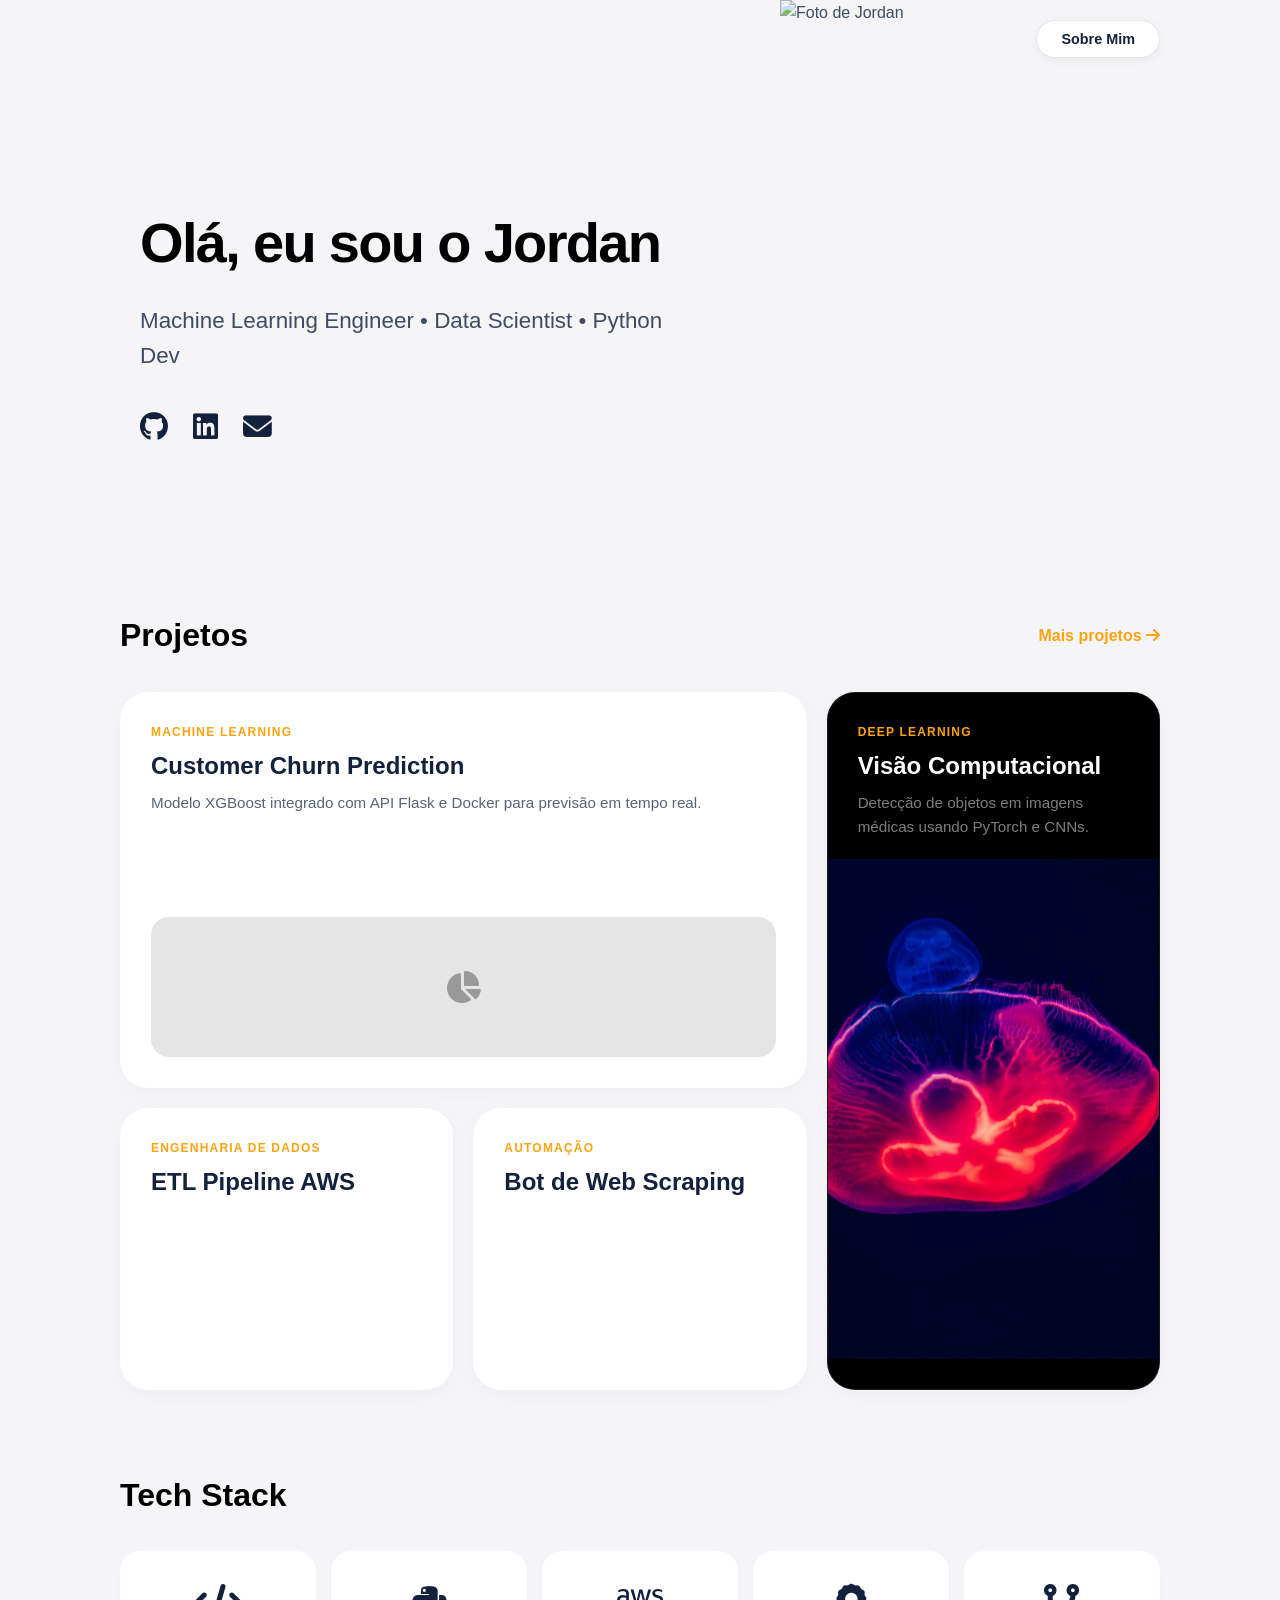
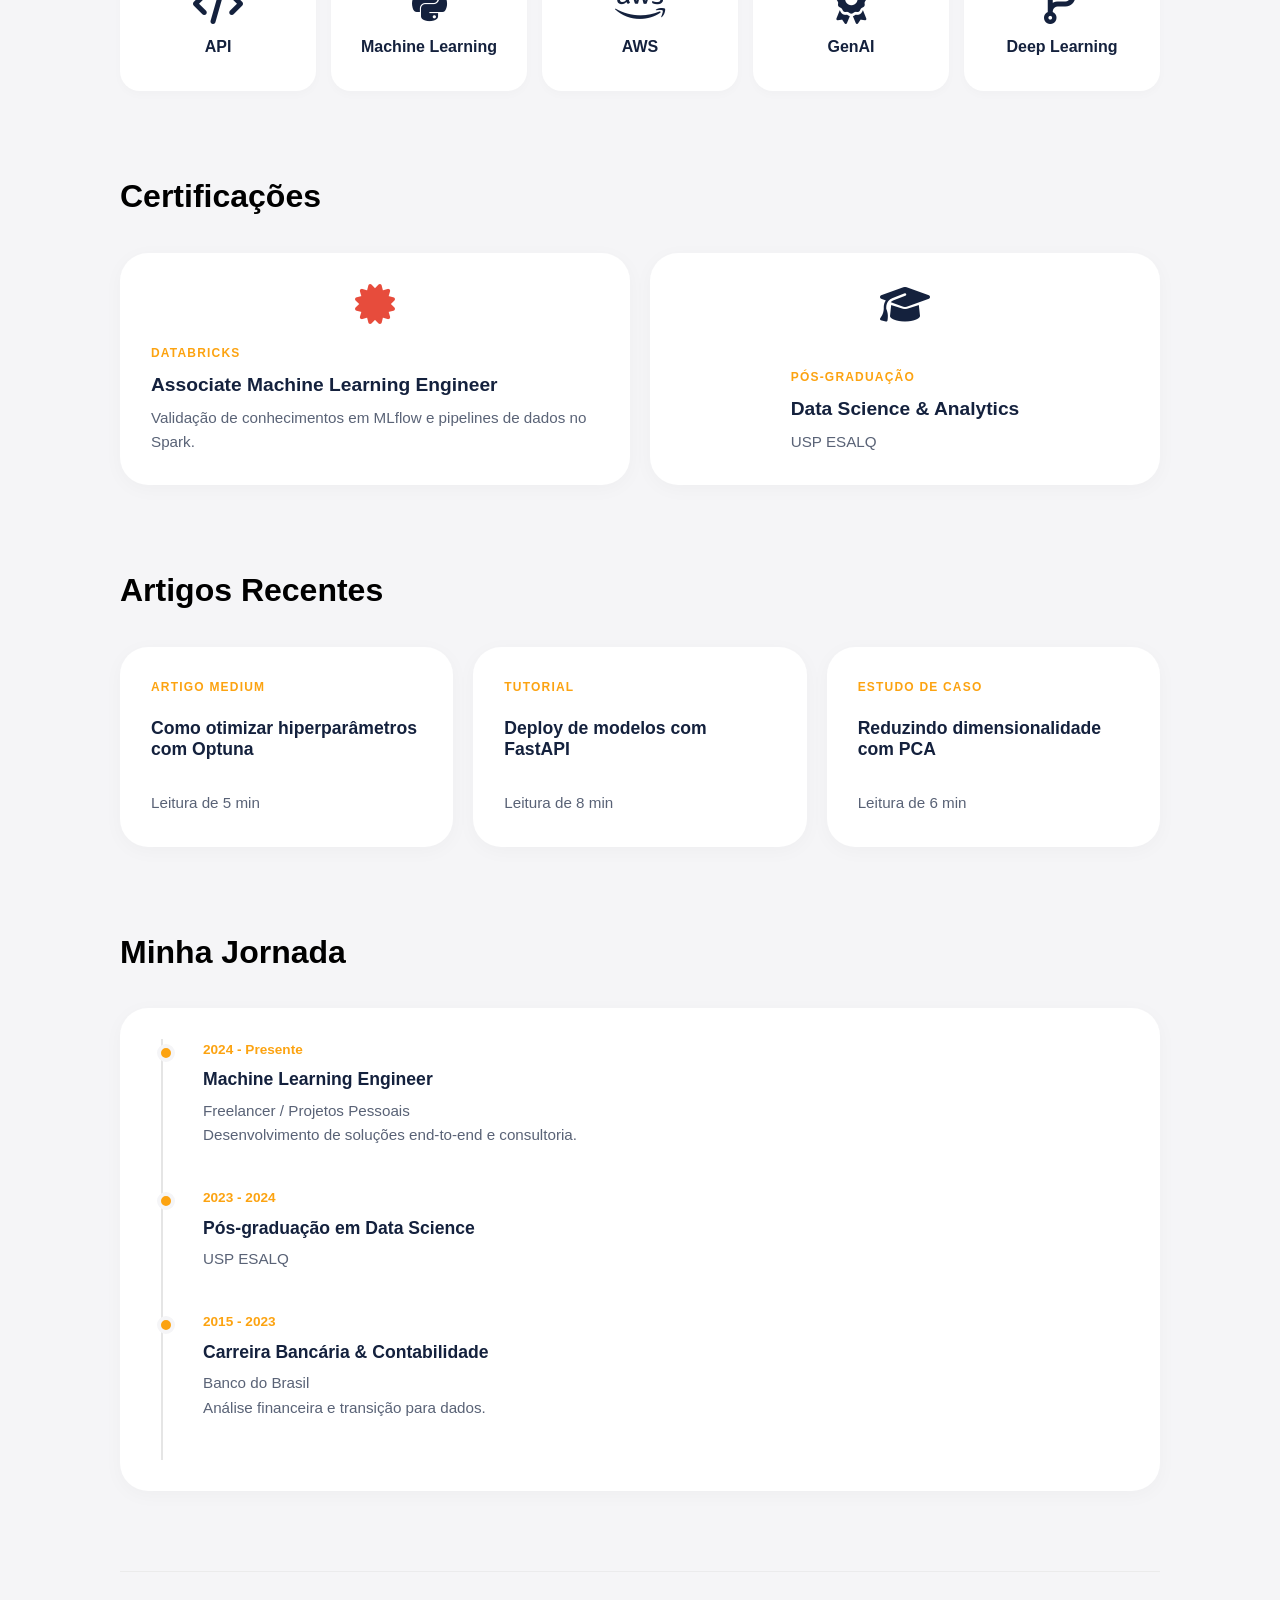
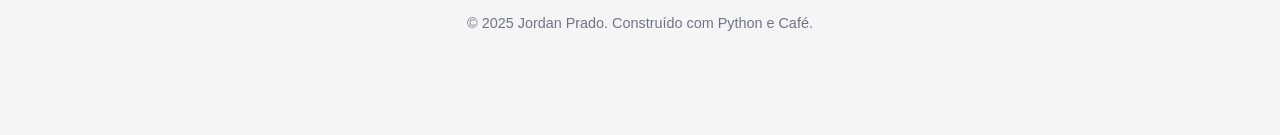
==== commit 81670a38: "Fix duplicate <body> tag in index.html Removed duplicate <body> tag from index.html." ====
--- a/index.html
+++ b/index.html
@@ -10,10 +10,9 @@
     <link rel="stylesheet" href="https://cdnjs.cloudflare.com/ajax/libs/font-awesome/6.4.0/css/all.min.css">
 </head>
 <body>
-    <body>
 
     <div class="bg-photo-container">
-        <img src="minha-foto-bg.jpg" alt="Foto de Jordan" class="bg-photo">
+        <img src="minha-foto-bg.png" alt="Foto de Jordan" class="bg-photo">
         <div class="bg-photo-overlay"></div>
     </div>
 
--- a/style.css
+++ b/style.css
@@ -384,3 +384,64 @@
 .card.card-dark .card-category {
     color: var(--accent); /* Mantém o laranja, que contrasta bem com preto */
 }
+
+
+/* --- FOTO DE FUNDO NO CANTO SUPERIOR DIREITO --- */
+
+.bg-photo-container {
+    position: absolute; /* Retira do fluxo normal */
+    top: 0;
+    right: 0;
+    width: 40vw; /* Ocupa 40% da largura da tela */
+    max-width: 500px; /* Mas não passa de 500px */
+    height: 600px; /* Altura fixa para garantir a área */
+    overflow: hidden; /* Corta o que passar do container */
+    z-index: -1; /* Garante que fique ATRÁS do botão 'Sobre Mim' */
+    border-bottom-left-radius: 100px; /* Arredondamento estilo Apple */
+    opacity: 0.8; /* Leve transparência para misturar com o fundo */
+}
+
+.bg-photo {
+    width: 100%;
+    height: 100%;
+    object-fit: cover; /* Preenche o espaço sem distorcer */
+    object-position: top center; /* Foca na parte de cima da foto */
+}
+
+/* Opcional: Um gradiente para suavizar a transição da foto para a cor de fundo */
+.bg-photo-overlay {
+    position: absolute;
+    top: 0; left: 0; width: 100%; height: 100%;
+    /* Gradiente que vai de transparente para a cor do fundo da página */
+    background: linear-gradient(to bottom left, transparent 50%, var(--bg-page) 100%);
+}
+
+/* --- REGRAS PARA EVITAR SOBREPOSIÇÃO (RESPONSIVO) --- */
+
+/* Em telas MENORES (celulares), a foto some para não atrapalhar */
+@media (max-width: 899px) {
+    .bg-photo-container {
+        display: none;
+    }
+}
+
+/* Em telas MAIORES (Desktop/Tablet Grande) */
+@media (min-width: 900px) {
+    /* Ajusta o HERO para dar espaço à foto */
+    .hero {
+        text-align: left; /* Alinha texto à esquerda */
+        padding-right: 45%; /* Abre um grande espaço na direita onde a foto estará */
+        padding-top: 120px; /* Desce um pouco mais o texto */
+    }
+
+    /* Alinha os ícones sociais à esquerda também */
+    .social-links {
+        justify-content: flex-start;
+    }
+
+    /* Garante que o botão 'Sobre Mim' fique visível sobre a foto */
+    .nav-top {
+        position: relative;
+        z-index: 10;
+    }
+}
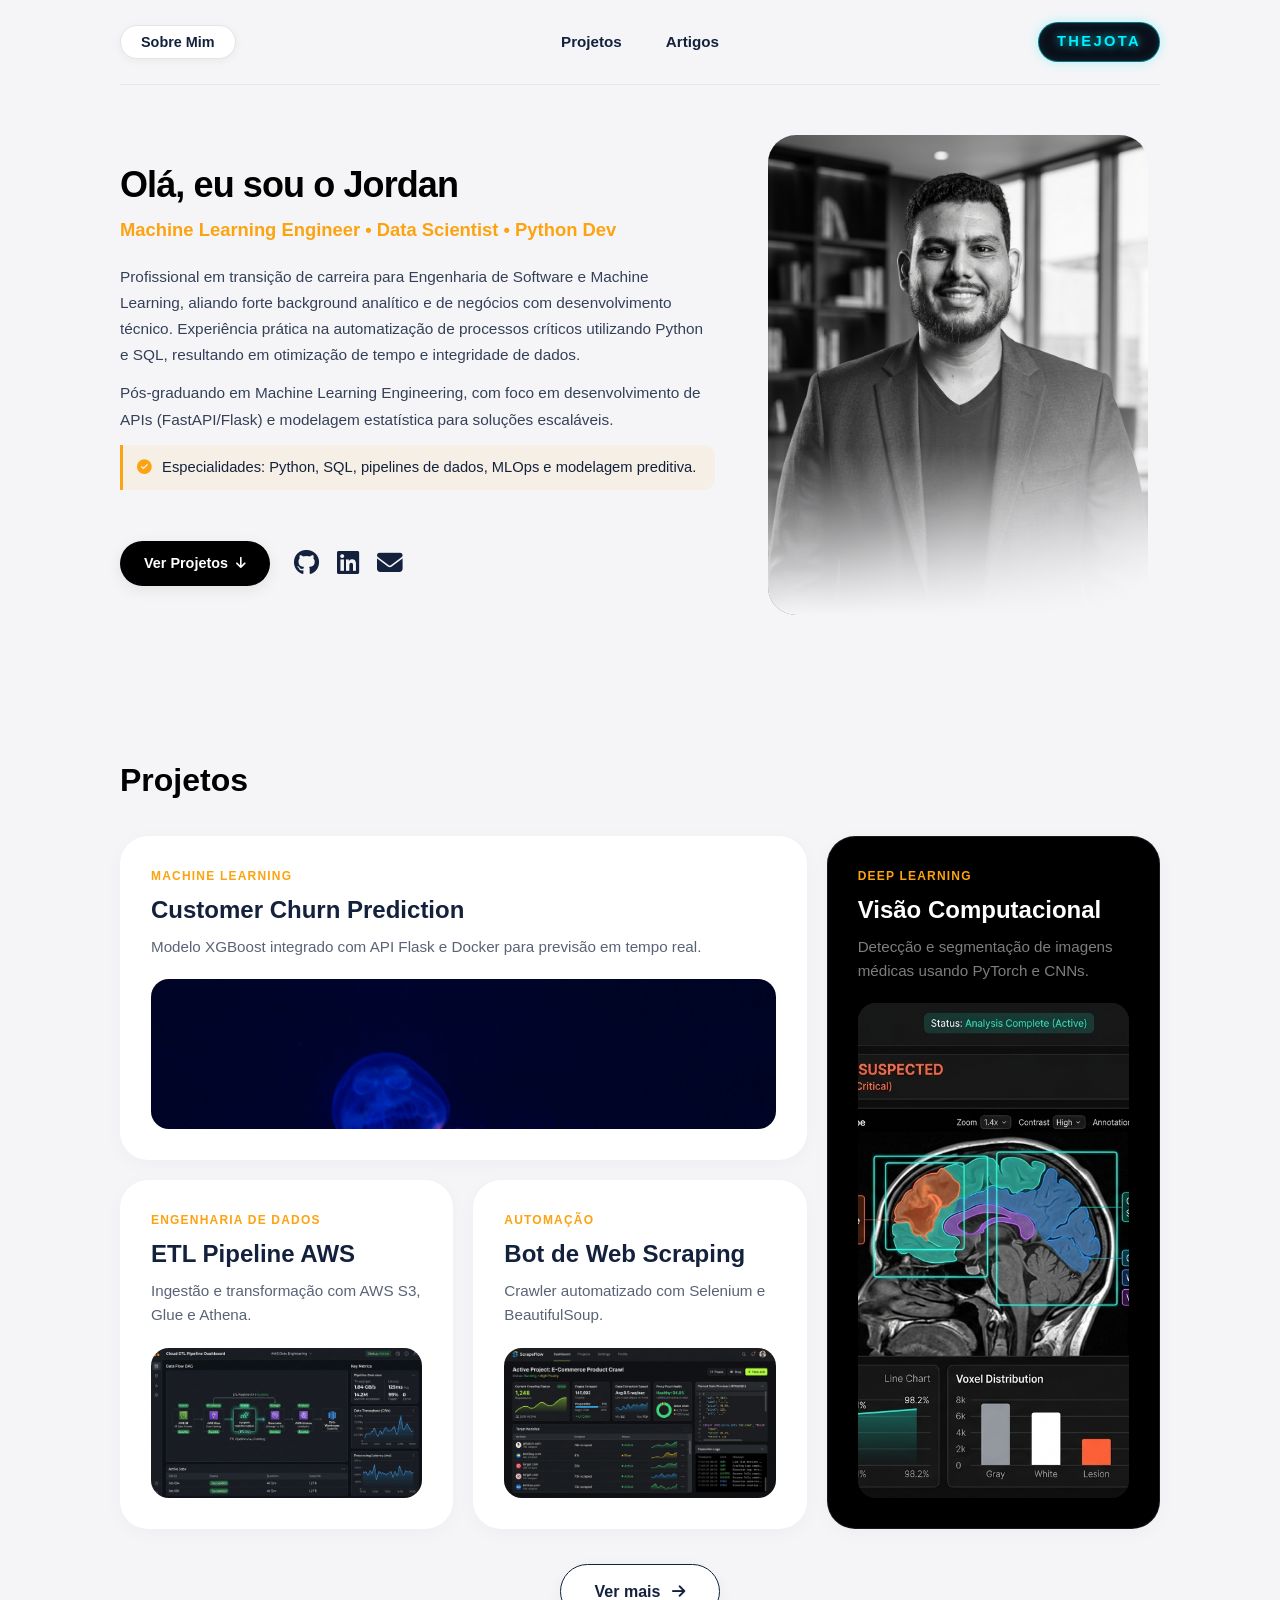
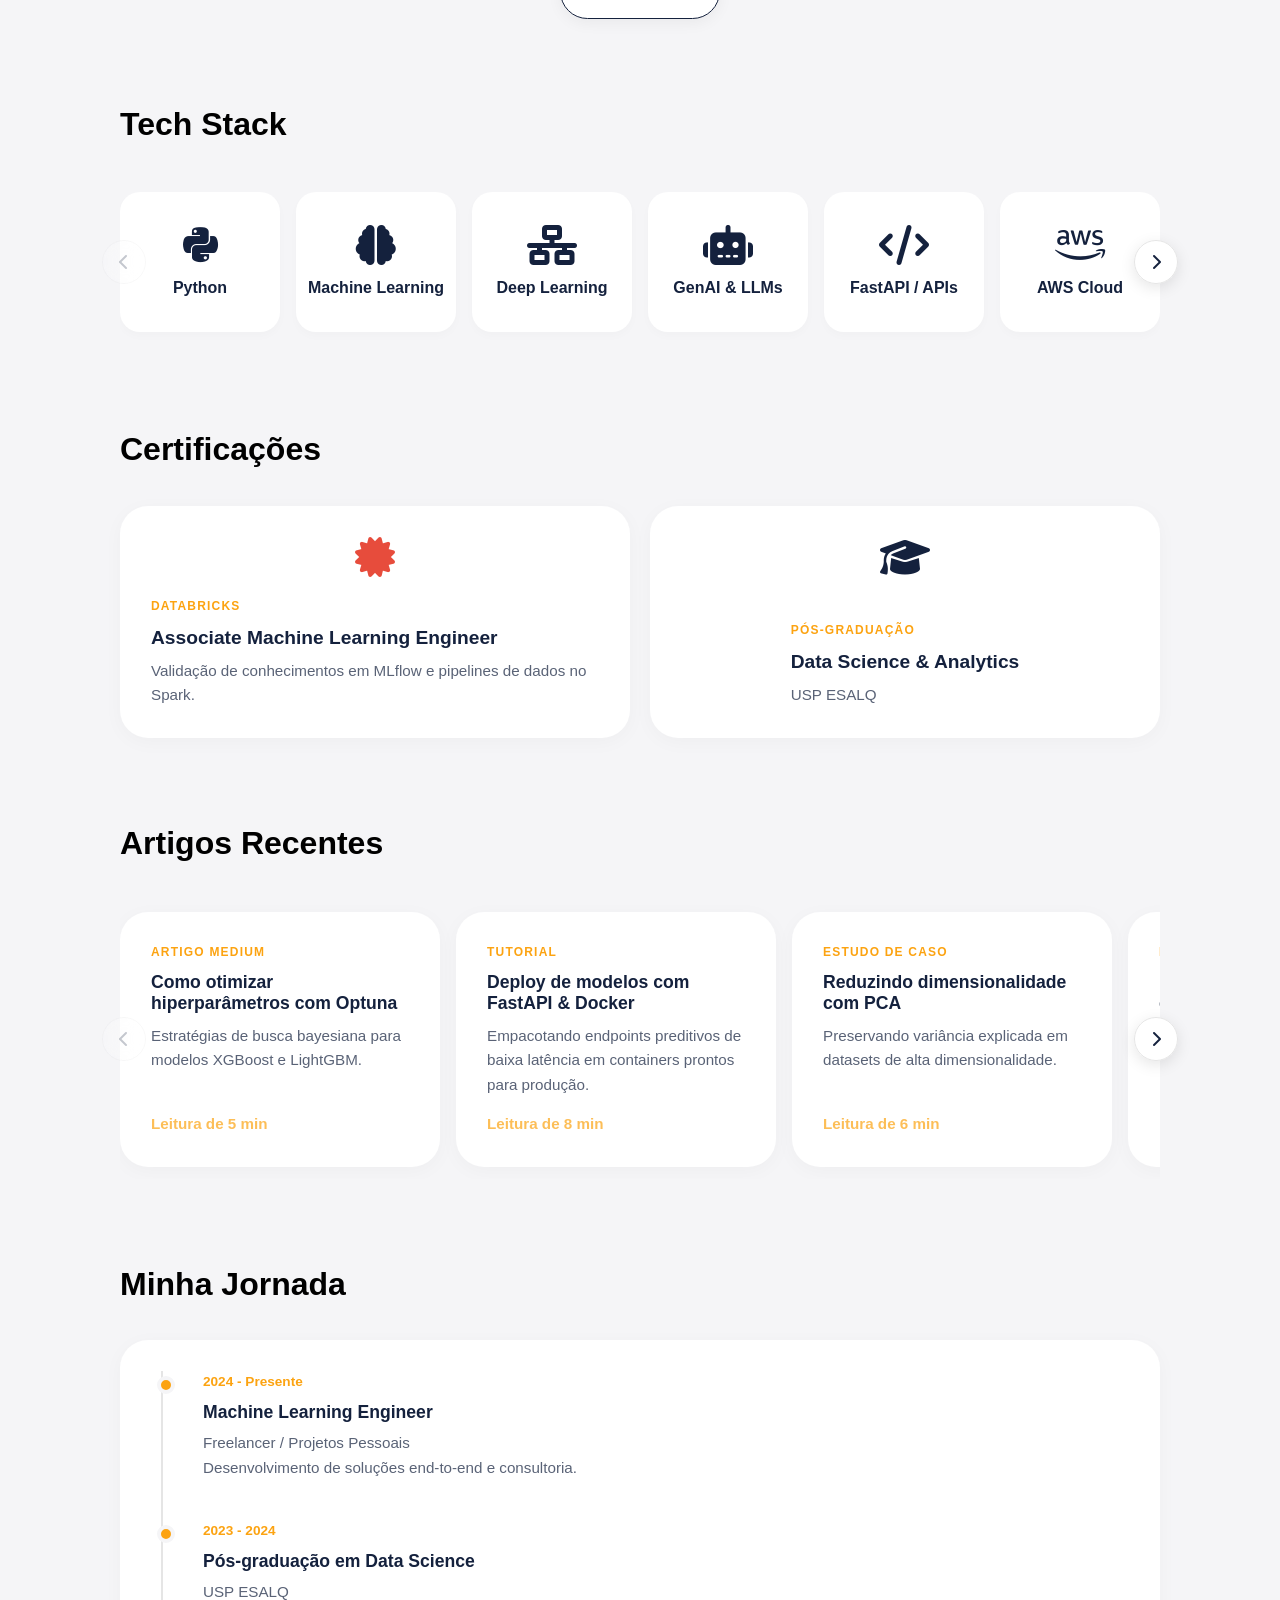
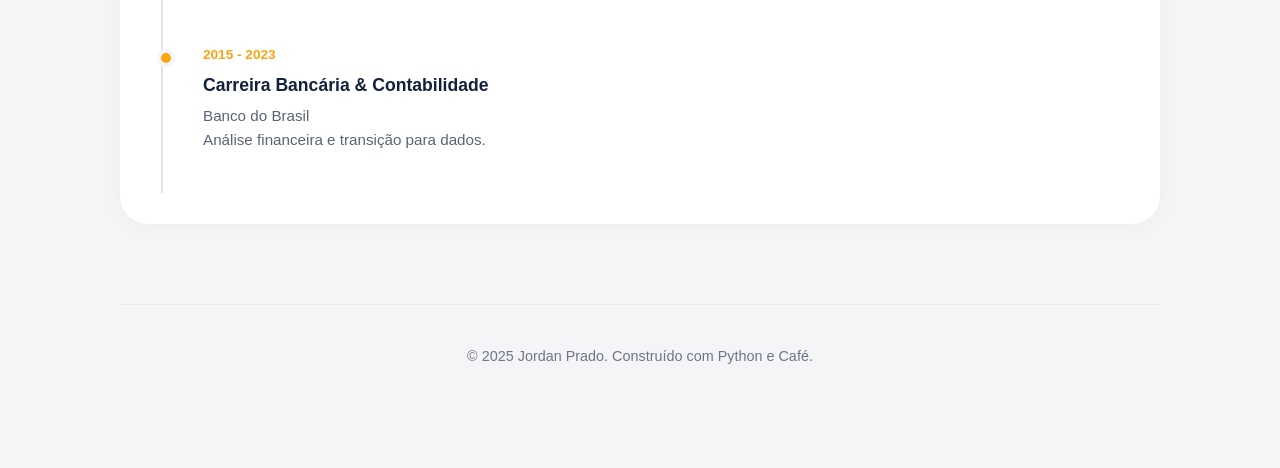
==== commit c8d05780: "Reestilza a página, e edita imagense adiciona diretório img" ====
--- a/index.html
+++ b/index.html
@@ -11,113 +11,222 @@
 </head>
 <body>
 
-    <div class="bg-photo-container">
-        <img src="minha-foto-bg.png" alt="Foto de Jordan" class="bg-photo">
-        <div class="bg-photo-overlay"></div>
-    </div>
+
 
     <div class="container">
         <nav class="nav-top">
-            <button class="btn-about" onclick="toggleModal()">Sobre Mim</button>
+            <div class="nav-left">
+                <button class="btn-about" onclick="toggleModal()">Sobre Mim</button>
+            </div>
+            <div class="nav-center">
+                <a href="#projetos" class="nav-link">Projetos</a>
+                <a href="#artigos" class="nav-link">Artigos</a>
+            </div>
+            <div class="nav-right">
+                <span class="logo-neon">THEJOTA</span>
+            </div>
         </nav>
 
-        <header class="hero">
-            <h1>Olá, eu sou o Jordan </h1>
-            <p>Machine Learning Engineer • Data Scientist • Python Dev</p>
-            
-            <div class="social-links">
-                <a href="https://github.com/ojotabe" target="_blank"><i class="fab fa-github"></i></a>
-                <a href="https://www.linkedin.com/in/jordanbprado/" target="_blank"><i class="fab fa-linkedin"></i></a>
-                <!-- <a href="#" target="_blank"><i class="fab fa-medium"></i></a> -->
-                <a href="mailto:jordanprad@gmail.com"><i class="fas fa-envelope"></i></a>
+        <header class="hero" id="sobre">
+            <div class="hero-content">
+                <div class="hero-text">
+                    <h1 class="hero-title">Olá, eu sou o Jordan</h1>
+                    <p class="hero-role">Machine Learning Engineer • Data Scientist • Python Dev</p>
+                    
+                    <div class="hero-about">
+                        <p>
+                            Profissional em transição de carreira para Engenharia de Software e Machine Learning, aliando forte background analítico e de negócios com desenvolvimento técnico. Experiência prática na automatização de processos críticos utilizando Python e SQL, resultando em otimização de tempo e integridade de dados.
+                        </p>
+                        <p>
+                            Pós-graduando em Machine Learning Engineering, com foco em desenvolvimento de APIs (FastAPI/Flask) e modelagem estatística para soluções escaláveis.
+                        </p>
+                        <p class="hero-highlight">
+                            <i class="fas fa-check-circle"></i> Especialidades: Python, SQL, pipelines de dados, MLOps e modelagem preditiva.
+                        </p>
+                    </div>
+
+                    <div class="hero-footer-row">
+                        <a href="#projetos" class="btn-hero">Ver Projetos <i class="fas fa-arrow-down"></i></a>
+                        <div class="social-links">
+                            <a href="https://github.com/ojotabe" target="_blank" title="GitHub"><i class="fab fa-github"></i></a>
+                            <a href="https://www.linkedin.com/in/jordanbprado/" target="_blank" title="LinkedIn"><i class="fab fa-linkedin"></i></a>
+                            <a href="mailto:jordanprad@gmail.com" title="Email"><i class="fas fa-envelope"></i></a>
+                        </div>
+                    </div>
+                </div>
+
+                <div class="hero-media">
+                    <div class="hero-image-card">
+                        <img src="img/image_thejota.png" alt="Foto de Jordan Prado" class="hero-photo">
+                        <div class="hero-photo-gradient"></div>
+                    </div>
+                </div>
             </div>
         </header>
 
-        <div class="section-title">
+        <div class="section-title" id="projetos">
             Projetos
-            <a href="https://github.com/ojotabe?tab=repositories" target="_blank" class="link-ver-mais"> Mais projetos <i class="fas fa-arrow-right"></i></a>
         </div>
         
         <div class="bento-grid">
-            <a href="#" class="card span-2">
+            <a href="projetos.html" class="card span-2">
                 <div>
                     <div class="card-category">Machine Learning</div>
                     <div class="card-title">Customer Churn Prediction</div>
                     <div class="card-desc">Modelo XGBoost integrado com API Flask e Docker para previsão em tempo real.</div>
                 </div>
-                <div class="project-visual"><i class="fas fa-chart-pie"></i></div>
+                <div class="project-visual">
+                    <img src="img/projeto-churn.png" alt="Dashboard do Projeto Customer Churn">
+                </div>
             </a>
 
-            <a href="#" class="card row-2 card-dark">
+            <a href="projetos.html" class="card row-2 card-dark">
                 <div>
                     <div class="card-category">Deep Learning</div>
                     <div class="card-title">Visão Computacional</div>
-                    <div class="card-desc">Detecção de objetos em imagens médicas usando PyTorch e CNNs.</div>
+                    <div class="card-desc">Detecção e segmentação de imagens médicas usando PyTorch e CNNs.</div>
                 </div>
                 <div class="project-visual" style="height: 100%;">
-                    <img src="projeto-churn.png" alt="Dashboard do Projeto Churn">
-                    <!-- <i class="fas fa-eye"></i></div> -->
+                    <img src="img/projeto-visao-computacional.png" alt="Dashboard de Visão Computacional Médica">
                 </div>
             </a>
 
-            <a href="#" class="card">
+            <a href="projetos.html" class="card">
                 <div>
                     <div class="card-category">Engenharia de Dados</div>
                     <div class="card-title">ETL Pipeline AWS</div>
+                    <div class="card-desc">Ingestão e transformação com AWS S3, Glue e Athena.</div>
+                </div>
+                <div class="project-visual">
+                    <img src="img/projeto-etl-aws.png" alt="Pipeline de Dados AWS">
                 </div>
             </a>
 
-            <a href="#" class="card">
+            <a href="projetos.html" class="card">
                 <div>
                     <div class="card-category">Automação</div>
                     <div class="card-title">Bot de Web Scraping</div>
+                    <div class="card-desc">Crawler automatizado com Selenium e BeautifulSoup.</div>
+                </div>
+                <div class="project-visual">
+                    <img src="img/projeto-web-scraping.png" alt="Bot de Automação e Scraping">
                 </div>
             </a>
         </div>
 
+        <div class="projects-actions">
+            <a href="projetos.html" class="btn-ver-mais">
+                <span>Ver mais</span>
+                <i class="fas fa-arrow-right"></i>
+            </a>
+        </div>
+
         <div class="section-title">Tech Stack</div>
-            <div class="stack-grid">
+        <div class="carousel-container">
+            <button class="carousel-arrow prev" id="stack-prev" aria-label="Tecnologia anterior">
+                <i class="fas fa-chevron-left"></i>
+            </button>
+            <div class="carousel-track" id="stack-track">
+                <a href="pagina-projetos-ml.html" class="stack-card">
+                    <div class="stack-content"> 
+                        <i class="fab fa-python stack-icon"></i>
+                        <span class="stack-label">Python</span>
+                    </div>
+                    <span class="stack-hover-text">Ver projetos</span>
+                </a>
+
+                <a href="pagina-projetos-ml.html" class="stack-card">
+                    <div class="stack-content"> 
+                        <i class="fas fa-brain stack-icon"></i>
+                        <span class="stack-label">Machine Learning</span>
+                    </div>
+                    <span class="stack-hover-text">Ver projetos</span>
+                </a>
+
+                <a href="pagina-projetos-dl.html" class="stack-card">
+                    <div class="stack-content">
+                        <i class="fas fa-network-wired stack-icon"></i>
+                        <span class="stack-label">Deep Learning</span>
+                    </div>
+                    <span class="stack-hover-text">Ver projetos</span>
+                </a>
+
+                <a href="pagina-projetos-genai.html" class="stack-card">
+                    <div class="stack-content">
+                        <i class="fas fa-robot stack-icon"></i>
+                        <span class="stack-label">GenAI & LLMs</span>
+                    </div>
+                    <span class="stack-hover-text">Ver projetos</span>
+                </a>
+
                 <a href="pagina-projetos-api.html" class="stack-card">
                     <div class="stack-content">
                         <i class="fas fa-code stack-icon"></i>
-                        <span class="stack-label"> API </span>
-                    </div>
-                    <span class="stack-hover-text">Ver projetos</span>
-                </a>
-                
-                 <a href="pagina-projetos-ml.html" class="stack-card">
-                     <div class="stack-content"> 
-                       <i class="fab fa-python stack-icon""></i>
-                        <span class="stack-label"> Machine Learning </span>
-                    </div>
-                    <span class="stack-hover-text">Ver projetos</span>
-
-                     
+                        <span class="stack-label">FastAPI / APIs</span>
+                    </div>
+                    <span class="stack-hover-text">Ver projetos</span>
+                </a>
+
                 <a href="pagina-projetos-aws.html" class="stack-card">
                     <div class="stack-content">
                         <i class="fab fa-aws stack-icon"></i>
-                        <span class="stack-label"> AWS </span>
-                    </div>
-                    <span class="stack-hover-text">Ver projetos</span>
-                </a>
-                     
-                   <a href="pagina-projetos-genai.html" class="stack-card">
-                    <div class="stack-content">
-                       <i class="fas fa-award stack-icon"></i>
-                        <span class="stack-label"> GenAI </span>
-                    </div>
-                    <span class="stack-hover-text">Ver projetos</span>
-                </a>
-
-              <a href="pagina-projetos-dl.html" class="stack-card">
-                    <div class="stack-content">
-                        <i class="fas fa-code-branch stack-icon"></i>
-                        <span class="stack-label"> Deep Learning </span>
-                    </div>
-                    <span class="stack-hover-text">Ver projetos</span>
-                </a>
-                     
-            </div>
+                        <span class="stack-label">AWS Cloud</span>
+                    </div>
+                    <span class="stack-hover-text">Ver projetos</span>
+                </a>
+
+                <a href="projetos.html" class="stack-card">
+                    <div class="stack-content">
+                        <i class="fab fa-docker stack-icon"></i>
+                        <span class="stack-label">Docker</span>
+                    </div>
+                    <span class="stack-hover-text">Ver projetos</span>
+                </a>
+
+                <a href="projetos.html" class="stack-card">
+                    <div class="stack-content">
+                        <i class="fas fa-database stack-icon"></i>
+                        <span class="stack-label">SQL & Bancos</span>
+                    </div>
+                    <span class="stack-hover-text">Ver projetos</span>
+                </a>
+
+                <a href="projetos.html" class="stack-card">
+                    <div class="stack-content">
+                        <i class="fas fa-fire stack-icon"></i>
+                        <span class="stack-label">Databricks</span>
+                    </div>
+                    <span class="stack-hover-text">Ver projetos</span>
+                </a>
+
+                <a href="projetos.html" class="stack-card">
+                    <div class="stack-content">
+                        <i class="fas fa-cogs stack-icon"></i>
+                        <span class="stack-label">MLOps</span>
+                    </div>
+                    <span class="stack-hover-text">Ver projetos</span>
+                </a>
+
+                <a href="https://github.com/ojotabe" target="_blank" class="stack-card">
+                    <div class="stack-content">
+                        <i class="fab fa-git-alt stack-icon"></i>
+                        <span class="stack-label">Git & DevOps</span>
+                    </div>
+                    <span class="stack-hover-text">Ver projetos</span>
+                </a>
+
+                <a href="projetos.html" class="stack-card">
+                    <div class="stack-content">
+                        <i class="fas fa-microchip stack-icon"></i>
+                        <span class="stack-label">PyTorch</span>
+                    </div>
+                    <span class="stack-hover-text">Ver projetos</span>
+                </a>
+            </div>
+            <button class="carousel-arrow next" id="stack-next" aria-label="Próxima tecnologia">
+                <i class="fas fa-chevron-right"></i>
+            </button>
+        </div>
 
         <div class="section-title">Certificações</div>
         <div class="bento-grid" style="grid-template-columns: 1fr 1fr;">
@@ -139,23 +248,69 @@
             </div>
         </div>
 
-        <div class="section-title">Artigos Recentes</div>
-        <div class="bento-grid">
-            <a href="#" class="card">
-                <div class="card-category">Artigo Medium</div>
-                <div class="card-title" style="font-size: 1.1rem;">Como otimizar hiperparâmetros com Optuna</div>
-                <div class="card-desc" style="margin-top: 10px;">Leitura de 5 min</div>
-            </a>
-            <a href="#" class="card">
-                <div class="card-category">Tutorial</div>
-                <div class="card-title" style="font-size: 1.1rem;">Deploy de modelos com FastAPI</div>
-                <div class="card-desc" style="margin-top: 10px;">Leitura de 8 min</div>
-            </a>
-            <a href="#" class="card">
-                <div class="card-category">Estudo de Caso</div>
-                <div class="card-title" style="font-size: 1.1rem;">Reduzindo dimensionalidade com PCA</div>
-                <div class="card-desc" style="margin-top: 10px;">Leitura de 6 min</div>
-            </a>
+        <div class="section-title" id="artigos">Artigos Recentes</div>
+        <div class="carousel-container">
+            <button class="carousel-arrow prev" id="articles-prev" aria-label="Artigo anterior">
+                <i class="fas fa-chevron-left"></i>
+            </button>
+            <div class="carousel-track" id="articles-track">
+                <a href="#" class="card article-card">
+                    <div>
+                        <div class="card-category">Artigo Medium</div>
+                        <div class="card-title" style="font-size: 1.1rem;">Como otimizar hiperparâmetros com Optuna</div>
+                        <div class="card-desc" style="margin-top: 10px;">Estratégias de busca bayesiana para modelos XGBoost e LightGBM.</div>
+                    </div>
+                    <div class="card-desc" style="font-weight: 600; color: var(--accent); margin-top: 15px;">Leitura de 5 min</div>
+                </a>
+
+                <a href="#" class="card article-card">
+                    <div>
+                        <div class="card-category">Tutorial</div>
+                        <div class="card-title" style="font-size: 1.1rem;">Deploy de modelos com FastAPI & Docker</div>
+                        <div class="card-desc" style="margin-top: 10px;">Empacotando endpoints preditivos de baixa latência em containers prontos para produção.</div>
+                    </div>
+                    <div class="card-desc" style="font-weight: 600; color: var(--accent); margin-top: 15px;">Leitura de 8 min</div>
+                </a>
+
+                <a href="#" class="card article-card">
+                    <div>
+                        <div class="card-category">Estudo de Caso</div>
+                        <div class="card-title" style="font-size: 1.1rem;">Reduzindo dimensionalidade com PCA</div>
+                        <div class="card-desc" style="margin-top: 10px;">Preservando variância explicada em datasets de alta dimensionalidade.</div>
+                    </div>
+                    <div class="card-desc" style="font-weight: 600; color: var(--accent); margin-top: 15px;">Leitura de 6 min</div>
+                </a>
+
+                <a href="#" class="card article-card">
+                    <div>
+                        <div class="card-category">MLOps</div>
+                        <div class="card-title" style="font-size: 1.1rem;">Rastreamento e Governança com MLflow</div>
+                        <div class="card-desc" style="margin-top: 10px;">Versionamento de experimentos, métricas e artefatos de modelos de Machine Learning.</div>
+                    </div>
+                    <div class="card-desc" style="font-weight: 600; color: var(--accent); margin-top: 15px;">Leitura de 7 min</div>
+                </a>
+
+                <a href="#" class="card article-card">
+                    <div>
+                        <div class="card-category">Engenharia de Dados</div>
+                        <div class="card-title" style="font-size: 1.1rem;">Pipelines ETL com PySpark e Delta Lake</div>
+                        <div class="card-desc" style="margin-top: 10px;">Boas práticas para transformações distribuídas na arquitetura Lakehouse.</div>
+                    </div>
+                    <div class="card-desc" style="font-weight: 600; color: var(--accent); margin-top: 15px;">Leitura de 9 min</div>
+                </a>
+
+                <a href="#" class="card article-card">
+                    <div>
+                        <div class="card-category">GenAI & LLMs</div>
+                        <div class="card-title" style="font-size: 1.1rem;">Arquiteturas RAG Avançadas com LangChain</div>
+                        <div class="card-desc" style="margin-top: 10px;">Técnicas de reranking e busca semântica para diminuir alucinações em aplicações com IA.</div>
+                    </div>
+                    <div class="card-desc" style="font-weight: 600; color: var(--accent); margin-top: 15px;">Leitura de 6 min</div>
+                </a>
+            </div>
+            <button class="carousel-arrow next" id="articles-next" aria-label="Próximo artigo">
+                <i class="fas fa-chevron-right"></i>
+            </button>
         </div>
 
         <div class="section-title">Minha Jornada</div>
@@ -224,6 +379,41 @@
                 modal.style.display = 'none';
             }
         }
+
+        // Navegabilidade dos Carrosséis (Tech Stack e Artigos)
+        function initCarousel(trackId, prevBtnId, nextBtnId) {
+            const track = document.getElementById(trackId);
+            const prevBtn = document.getElementById(prevBtnId);
+            const nextBtn = document.getElementById(nextBtnId);
+
+            if (!track || !prevBtn || !nextBtn) return;
+
+            function updateArrows() {
+                const atStart = track.scrollLeft <= 5;
+                const atEnd = track.scrollLeft + track.clientWidth >= track.scrollWidth - 5;
+                prevBtn.classList.toggle('disabled', atStart);
+                nextBtn.classList.toggle('disabled', atEnd);
+            }
+
+            prevBtn.addEventListener('click', () => {
+                const scrollAmount = Math.max(220, track.clientWidth * 0.75);
+                track.scrollBy({ left: -scrollAmount, behavior: 'smooth' });
+            });
+
+            nextBtn.addEventListener('click', () => {
+                const scrollAmount = Math.max(220, track.clientWidth * 0.75);
+                track.scrollBy({ left: scrollAmount, behavior: 'smooth' });
+            });
+
+            track.addEventListener('scroll', updateArrows, { passive: true });
+            window.addEventListener('resize', updateArrows);
+            updateArrows();
+        }
+
+        document.addEventListener('DOMContentLoaded', () => {
+            initCarousel('stack-track', 'stack-prev', 'stack-next');
+            initCarousel('articles-track', 'articles-prev', 'articles-next');
+        });
     </script>
 
 </body>
--- a/style.css
+++ b/style.css
@@ -12,6 +12,10 @@
     --transition: all 0.3s ease;
 }
 
+html {
+    scroll-behavior: smooth;
+}
+
 * { margin: 0; padding: 0; box-sizing: border-box; }
 
 body {
@@ -21,6 +25,7 @@
     line-height: 1.6;
     padding-bottom: 60px;
     position: relative; /* Para o posicionamento do botão About */
+    overflow-x: hidden;
 }
 
 a { text-decoration: none; color: inherit; }
@@ -31,17 +36,78 @@
     padding: 0 20px;
 }
 
-/* --- BOTÃO ABOUT (POP-UP TRIGGER) --- */
+/* --- CABEÇALHO / NAVEGAÇÃO --- */
 .nav-top {
     display: flex;
+    justify-content: space-between;
+    align-items: center;
+    padding: 22px 0;
+    margin-bottom: 20px;
+    border-bottom: 1px solid rgba(0, 0, 0, 0.06);
+}
+
+.nav-left, .nav-right {
+    flex: 1;
+    display: flex;
+    align-items: center;
+}
+
+.nav-right {
     justify-content: flex-end;
-    padding: 20px 0;
+}
+
+.nav-center {
+    display: flex;
+    align-items: center;
+    justify-content: center;
+    gap: 16px;
+}
+
+.nav-link {
+    font-size: 0.95rem;
+    font-weight: 600;
+    color: var(--text-main);
+    padding: 6px 14px;
+    border-radius: 50px;
+    transition: var(--transition);
+    text-decoration: none;
+}
+
+.nav-link:hover {
+    color: var(--accent);
+    background: rgba(0, 0, 0, 0.04);
+}
+
+/* Marca Neon THEJOTA */
+.logo-neon {
+    font-size: 0.92rem;
+    font-weight: 800;
+    letter-spacing: 0.16em;
+    text-transform: uppercase;
+    color: #00f0ff;
+    background: #0b0f19;
+    padding: 7px 18px;
+    border-radius: 50px;
+    border: 1px solid rgba(0, 240, 255, 0.45);
+    box-shadow: 0 0 12px rgba(0, 240, 255, 0.3), inset 0 0 8px rgba(0, 240, 255, 0.12);
+    text-shadow: 0 0 8px rgba(0, 240, 255, 0.9);
+    display: inline-flex;
+    align-items: center;
+    cursor: default;
+    transition: var(--transition);
+}
+
+.logo-neon:hover {
+    border-color: #00f0ff;
+    box-shadow: 0 0 20px rgba(0, 240, 255, 0.6), inset 0 0 12px rgba(0, 240, 255, 0.25);
+    text-shadow: 0 0 12px rgba(0, 240, 255, 1);
+    transform: translateY(-2px);
 }
 
 .btn-about {
     background: var(--bg-card);
     border: 1px solid var(--bg-secondary);
-    padding: 10px 24px;
+    padding: 8px 20px;
     border-radius: 50px;
     font-weight: 600;
     font-size: 0.9rem;
@@ -59,41 +125,160 @@
 
 /* --- HERO SECTION --- */
 .hero {
-    text-align: center;
-    padding: 60px 20px 80px;
-}
-
-.hero h1 {
-    font-size: 3.5rem;
+    text-align: left;
+    padding: 30px 0 60px;
+}
+
+.hero-content {
+    display: grid;
+    grid-template-columns: 1.25fr 0.85fr;
+    gap: 40px;
+    align-items: center;
+}
+
+.hero-text {
+    display: flex;
+    flex-direction: column;
+}
+
+.hero-title {
+    font-size: 2.25rem;
     font-weight: 800;
-    letter-spacing: -0.03em;
+    letter-spacing: -0.025em;
     color: var(--text-black);
-    margin-bottom: 15px;
-}
-
-.hero p {
-    font-size: 1.4rem;
-    color: var(--text-main);
-    opacity: 0.8;
-    margin-bottom: 30px;
-    font-weight: 400;
+    margin-bottom: 8px;
+    line-height: 1.2;
+}
+
+.hero-role {
+    font-size: 1.15rem;
+    color: var(--accent);
+    font-weight: 600;
+    margin-bottom: 20px;
+}
+
+.hero-about {
+    font-size: 0.96rem;
+    color: var(--text-main);
+    line-height: 1.7;
+    margin-bottom: 24px;
+}
+
+.hero-about p {
+    margin-bottom: 12px;
+    opacity: 0.85;
+}
+
+.hero-highlight {
+    background: rgba(252, 163, 17, 0.08);
+    border-left: 3px solid var(--accent);
+    padding: 10px 14px;
+    border-radius: 0 12px 12px 0;
+    font-size: 0.92rem;
+    color: var(--text-main);
+    opacity: 1 !important;
+}
+
+.hero-highlight i {
+    color: var(--accent);
+    margin-right: 6px;
+}
+
+.hero-footer-row {
+    display: flex;
+    align-items: center;
+    gap: 24px;
+    flex-wrap: wrap;
+    margin-top: 15px;
+}
+
+.btn-hero {
+    background: var(--text-black);
+    color: #ffffff;
+    padding: 11px 24px;
+    border-radius: 50px;
+    font-weight: 600;
+    font-size: 0.9rem;
+    display: inline-flex;
+    align-items: center;
+    gap: 8px;
+    transition: var(--transition);
+    box-shadow: 0 4px 15px rgba(0, 0, 0, 0.08);
+    text-decoration: none;
+}
+
+.btn-hero:hover {
+    background: var(--accent);
+    color: #ffffff;
+    transform: translateY(-2px);
+    box-shadow: 0 8px 20px rgba(252, 163, 17, 0.25);
+}
+
+.btn-hero i {
+    font-size: 0.8rem;
+    transition: transform 0.2s ease;
+}
+
+.btn-hero:hover i {
+    transform: translateY(2px);
 }
 
 .social-links {
     display: flex;
+    justify-content: flex-start;
+    gap: 18px;
+}
+
+.social-links a {
+    font-size: 1.6rem;
+    color: var(--text-main);
+    transition: var(--transition);
+}
+
+.social-links a:hover {
+    color: var(--accent);
+    transform: scale(1.15);
+}
+
+/* Foto no lado direito do Hero */
+.hero-media {
+    display: flex;
     justify-content: center;
-    gap: 25px;
-}
-
-.social-links a {
-    font-size: 1.8rem;
-    color: var(--text-main);
-    transition: var(--transition);
-}
-
-.social-links a:hover {
-    color: var(--accent);
-    transform: scale(1.1);
+    align-items: center;
+}
+
+.hero-image-card {
+    position: relative;
+    width: 100%;
+    max-width: 380px;
+    border-radius: var(--radius);
+    overflow: hidden;
+    background: transparent;
+    display: flex;
+    justify-content: center;
+}
+
+.hero-photo {
+    width: 100%;
+    height: auto;
+    max-height: 480px;
+    object-fit: cover;
+    object-position: top center;
+    display: block;
+    /* Gradiente de transparência do topo esquerdo para o bottom */
+    -webkit-mask-image: linear-gradient(150deg, rgba(0, 0, 0, 1) 0%, rgba(0, 0, 0, 1) 35%, rgba(0, 0, 0, 0.7) 65%, rgba(0, 0, 0, 0) 96%);
+    mask-image: linear-gradient(150deg, rgba(0, 0, 0, 1) 0%, rgba(0, 0, 0, 1) 35%, rgba(0, 0, 0, 0.7) 65%, rgba(0, 0, 0, 0) 96%);
+    transition: var(--transition);
+}
+
+.hero-photo-gradient {
+    position: absolute;
+    top: 0;
+    left: 0;
+    width: 100%;
+    height: 100%;
+    pointer-events: none;
+    background: linear-gradient(to bottom, transparent 65%, var(--bg-page) 100%);
 }
 
 /* --- TITULOS DAS SEÇÕES --- */
@@ -171,10 +356,10 @@
 .span-2 { grid-column: span 2; }
 .row-2 { grid-row: span 2; }
 
-/* Estilização específica para Projetos (Imagem placeholder) */
+/* Estilização específica para Projetos (Mockups e Imagens) */
 .project-visual {
     width: 100%;
-    height: 140px;
+    height: 150px;
     background: var(--bg-secondary);
     border-radius: 18px;
     margin-top: 20px;
@@ -183,6 +368,26 @@
     justify-content: center;
     font-size: 2rem;
     color: #999;
+    overflow: hidden;
+    position: relative;
+}
+
+.project-visual img {
+    width: 100%;
+    height: 100%;
+    object-fit: cover;
+    object-position: center top;
+    display: block;
+    transition: transform 0.4s ease;
+}
+
+.card:hover .project-visual img {
+    transform: scale(1.05);
+}
+
+.card.row-2 .project-visual {
+    height: 100%;
+    min-height: 220px;
 }
 
 /* --- TECH STACK (HOVER FIX) --- */
@@ -351,11 +556,52 @@
     opacity: 0.6;
 }
 
+/* --- SCROLL MARGINS PARA ÂNCORAS --- */
+.section-title {
+    scroll-margin-top: 35px;
+}
+
+#sobre {
+    scroll-margin-top: 20px;
+}
+
 /* --- RESPONSIVO --- */
+@media (max-width: 860px) {
+    .hero-content {
+        grid-template-columns: 1fr;
+        gap: 35px;
+    }
+    .hero-image-card {
+        max-width: 320px;
+        margin: 0 auto;
+    }
+    .hero-title {
+        font-size: 1.95rem;
+    }
+}
+
 @media (max-width: 768px) {
     .bento-grid { grid-template-columns: 1fr; }
     .span-2, .row-2 { grid-column: span 1; grid-row: span 1; }
-    .hero h1 { font-size: 2.5rem; }
+}
+
+@media (max-width: 600px) {
+    .nav-top {
+        gap: 6px;
+        padding: 16px 0;
+    }
+    .nav-center {
+        gap: 6px;
+    }
+    .nav-link {
+        padding: 4px 8px;
+        font-size: 0.82rem;
+    }
+    .logo-neon {
+        font-size: 0.78rem;
+        padding: 5px 12px;
+        letter-spacing: 0.1em;
+    }
 }
 
 /* --- VARIAÇÃO DE CARD: FUNDO ESCURO --- */
@@ -386,62 +632,150 @@
 }
 
 
-/* --- FOTO DE FUNDO NO CANTO SUPERIOR DIREITO --- */
-
-.bg-photo-container {
-    position: absolute; /* Retira do fluxo normal */
-    top: 0;
-    right: 0;
-    width: 40vw; /* Ocupa 40% da largura da tela */
-    max-width: 500px; /* Mas não passa de 500px */
-    height: 600px; /* Altura fixa para garantir a área */
-    overflow: hidden; /* Corta o que passar do container */
-    z-index: -1; /* Garante que fique ATRÁS do botão 'Sobre Mim' */
-    border-bottom-left-radius: 100px; /* Arredondamento estilo Apple */
-    opacity: 0.8; /* Leve transparência para misturar com o fundo */
-}
-
-.bg-photo {
+/* --- BOTÃO VER MAIS (PROJETOS) --- */
+.projects-actions {
+    display: flex;
+    justify-content: center;
+    margin-top: 35px;
+}
+
+.btn-ver-mais {
+    display: inline-flex;
+    align-items: center;
+    gap: 12px;
+    background: var(--bg-card);
+    color: var(--text-main);
+    border: 1.5px solid var(--text-main);
+    padding: 14px 34px;
+    border-radius: 50px;
+    font-weight: 600;
+    font-size: 1rem;
+    transition: var(--transition);
+    box-shadow: 0 4px 15px rgba(0, 0, 0, 0.05);
+    cursor: pointer;
+    text-decoration: none;
+}
+
+.btn-ver-mais i {
+    transition: transform 0.3s ease, color 0.3s ease;
+    font-size: 0.95rem;
+}
+
+.btn-ver-mais:hover {
+    background: var(--text-black);
+    color: #ffffff;
+    border-color: var(--text-black);
+    transform: translateY(-3px);
+    box-shadow: 0 10px 25px rgba(0, 0, 0, 0.15);
+}
+
+.btn-ver-mais:hover i {
+    transform: translateX(5px);
+    color: var(--accent);
+}
+
+/* --- COMPONENTE CARROSSEL NAVEGÁVEL --- */
+.carousel-container {
+    position: relative;
+    display: flex;
+    align-items: center;
     width: 100%;
-    height: 100%;
-    object-fit: cover; /* Preenche o espaço sem distorcer */
-    object-position: top center; /* Foca na parte de cima da foto */
-}
-
-/* Opcional: Um gradiente para suavizar a transição da foto para a cor de fundo */
-.bg-photo-overlay {
+}
+
+.carousel-track {
+    display: flex;
+    gap: 16px;
+    overflow-x: auto;
+    scroll-behavior: smooth;
+    scroll-snap-type: x mandatory;
+    scrollbar-width: none; /* Firefox */
+    -ms-overflow-style: none; /* IE/Edge */
+    padding: 12px 4px;
+    width: 100%;
+}
+
+.carousel-track::-webkit-scrollbar {
+    display: none; /* Chrome, Safari, Edge */
+}
+
+/* Setas de navegação */
+.carousel-arrow {
     position: absolute;
-    top: 0; left: 0; width: 100%; height: 100%;
-    /* Gradiente que vai de transparente para a cor do fundo da página */
-    background: linear-gradient(to bottom left, transparent 50%, var(--bg-page) 100%);
-}
-
-/* --- REGRAS PARA EVITAR SOBREPOSIÇÃO (RESPONSIVO) --- */
-
-/* Em telas MENORES (celulares), a foto some para não atrapalhar */
-@media (max-width: 899px) {
-    .bg-photo-container {
-        display: none;
-    }
-}
-
-/* Em telas MAIORES (Desktop/Tablet Grande) */
-@media (min-width: 900px) {
-    /* Ajusta o HERO para dar espaço à foto */
-    .hero {
-        text-align: left; /* Alinha texto à esquerda */
-        padding-right: 45%; /* Abre um grande espaço na direita onde a foto estará */
-        padding-top: 120px; /* Desce um pouco mais o texto */
-    }
-
-    /* Alinha os ícones sociais à esquerda também */
-    .social-links {
-        justify-content: flex-start;
-    }
-
-    /* Garante que o botão 'Sobre Mim' fique visível sobre a foto */
-    .nav-top {
-        position: relative;
-        z-index: 10;
-    }
-}
+    top: 50%;
+    transform: translateY(-50%);
+    width: 44px;
+    height: 44px;
+    border-radius: 50%;
+    background: rgba(255, 255, 255, 0.95);
+    backdrop-filter: blur(8px);
+    border: 1px solid var(--bg-secondary);
+    color: var(--text-main);
+    display: flex;
+    align-items: center;
+    justify-content: center;
+    cursor: pointer;
+    box-shadow: 0 4px 15px rgba(0, 0, 0, 0.1);
+    z-index: 10;
+    transition: var(--transition);
+    font-size: 1rem;
+}
+
+.carousel-arrow:hover:not(.disabled) {
+    background: var(--text-black);
+    color: #ffffff;
+    border-color: var(--text-black);
+    transform: translateY(-50%) scale(1.1);
+    box-shadow: 0 6px 20px rgba(0, 0, 0, 0.18);
+}
+
+.carousel-arrow:active:not(.disabled) {
+    transform: translateY(-50%) scale(0.95);
+}
+
+.carousel-arrow.prev {
+    left: -18px;
+}
+
+.carousel-arrow.next {
+    right: -18px;
+}
+
+.carousel-arrow.disabled {
+    opacity: 0.25;
+    cursor: not-allowed;
+    pointer-events: none;
+    box-shadow: none;
+}
+
+/* Cards dentro do carrossel */
+.carousel-track .stack-card {
+    flex: 0 0 160px;
+    width: 160px;
+    scroll-snap-align: start;
+}
+
+.carousel-track .article-card {
+    flex: 0 0 320px;
+    width: 320px;
+    scroll-snap-align: start;
+    min-height: 190px;
+}
+
+/* Responsividade do Carrossel */
+@media (max-width: 768px) {
+    .carousel-arrow.prev {
+        left: -8px;
+    }
+    .carousel-arrow.next {
+        right: -8px;
+    }
+    .carousel-track .stack-card {
+        flex: 0 0 140px;
+        width: 140px;
+    }
+    .carousel-track .article-card {
+        flex: 0 0 85%;
+        width: 85%;
+    }
+}
+
